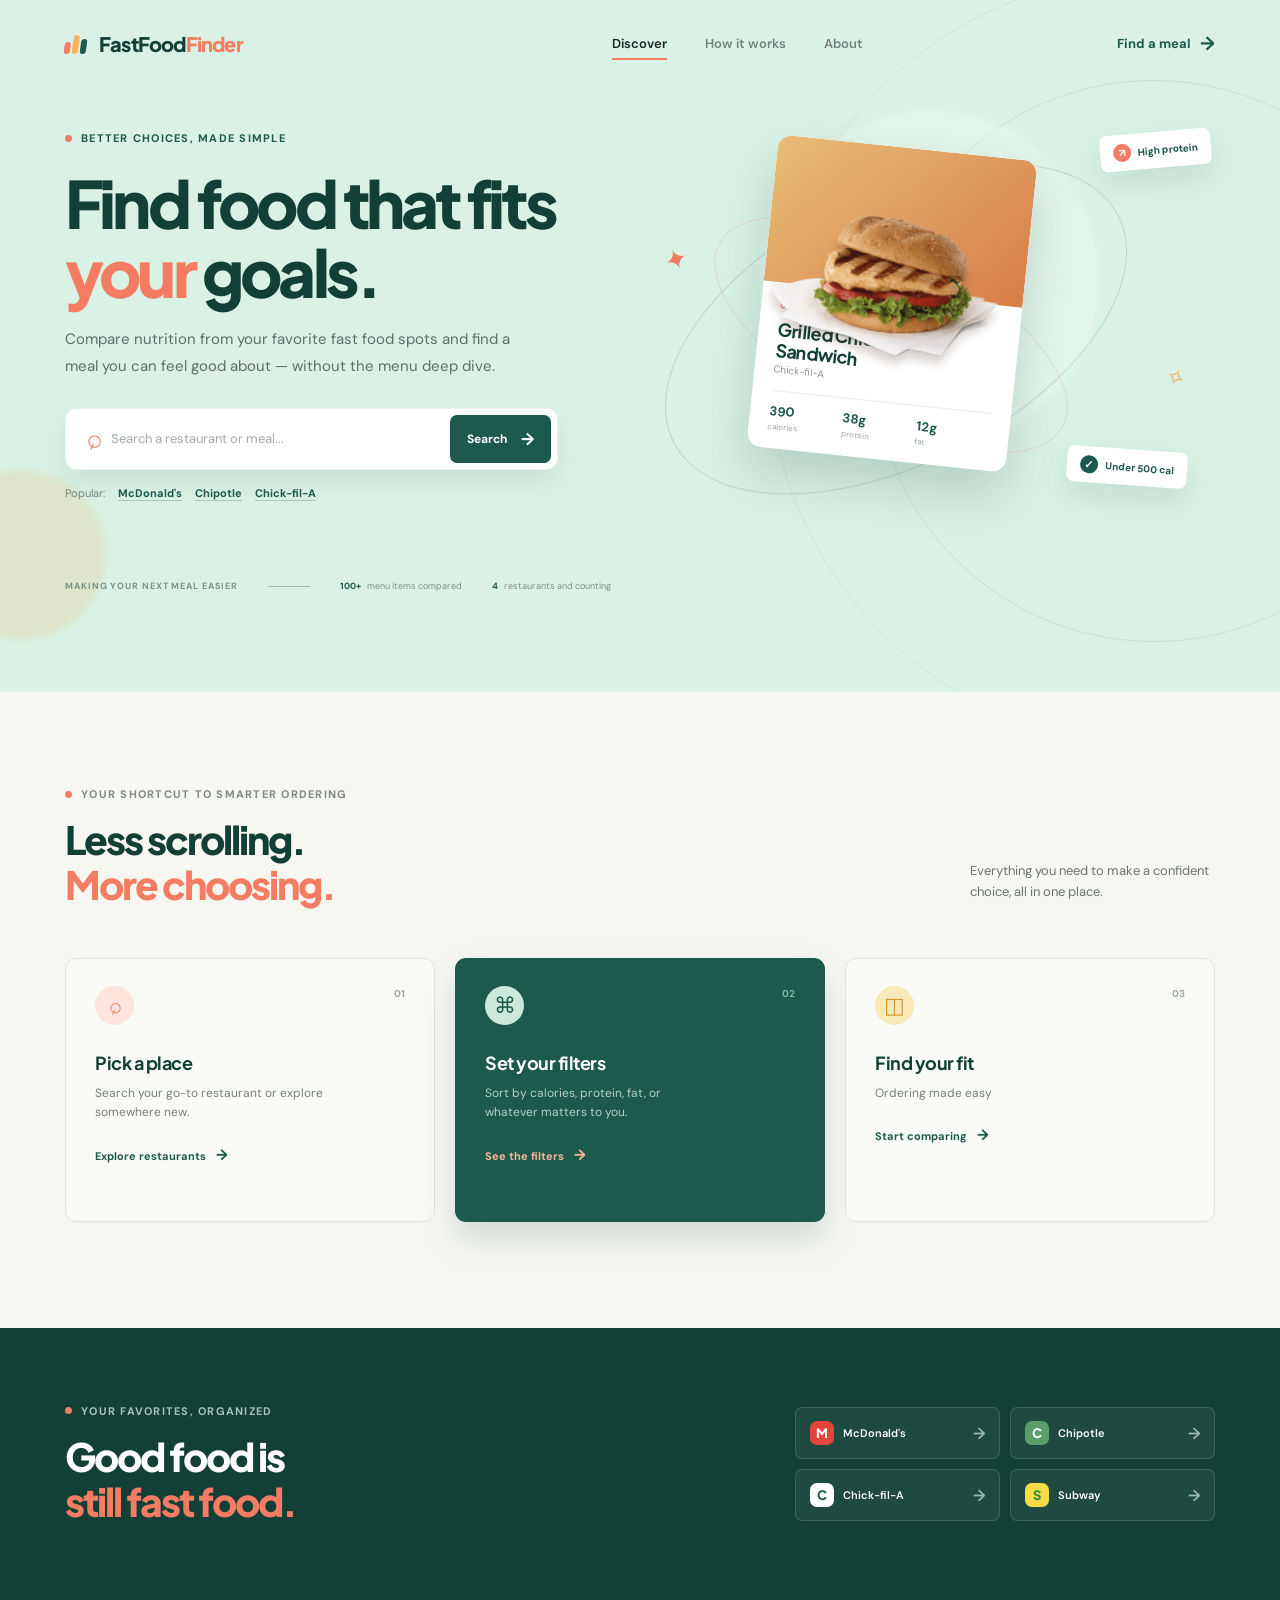
==== index.html @ 969144e8 "Use grilled chicken sandwich photo" ====
<!DOCTYPE html>
<html lang="en">
  <head>
    <meta charset="UTF-8" />
    <meta name="viewport" content="width=device-width, initial-scale=1.0" />
    <meta
      name="description"
      content="FastFoodFinder helps you discover fast food choices that fit your nutrition goals."
    />
    <title>FastFoodFinder | Eat fast, and healthy</title>
    <link rel="preconnect" href="https://fonts.googleapis.com" />
    <link rel="preconnect" href="https://fonts.gstatic.com" crossorigin />
    <link
      href="https://fonts.googleapis.com/css2?family=DM+Sans:wght@400;500;600;700&family=Plus+Jakarta+Sans:wght@600;700;800&display=swap"
      rel="stylesheet"
    />
    <link rel="stylesheet" href="styles.css" />
  </head>
  <body>
    <header class="site-header">
      <div class="container nav-wrap">
        <a class="brand" href="#" aria-label="FastFoodFinder home">
          <span class="brand-mark" aria-hidden="true">
            <span></span><span></span><span></span>
          </span>
          <span>FastFood<span class="brand-accent">Finder</span></span>
        </a>
        <nav class="main-nav" aria-label="Main navigation">
          <a class="active" href="#discover">Discover</a>
          <a href="#how-it-works">How it works</a>
          <a href="#about">About</a>
        </nav>
        <button class="nav-menu" aria-label="Open navigation menu" type="button">
          <span></span><span></span><span></span>
        </button>
        <a class="nav-action" href="#discover">Find a meal <span aria-hidden="true">→</span></a>
      </div>
    </header>

    <main>
      <section class="hero" id="discover">
        <div class="hero-glow hero-glow-one"></div>
        <div class="hero-glow hero-glow-two"></div>
        <div class="container hero-grid">
          <div class="hero-copy">
            <div class="eyebrow"><span class="eyebrow-dot"></span> Better choices, made simple</div>
            <h1>Find food that fits <em>your</em> goals.</h1>
            <p class="hero-text">
              Compare nutrition from your favorite fast food spots and find a meal you can feel good about — without the menu deep dive.
            </p>
            <form class="search-box" id="restaurant-search">
              <span class="search-icon" aria-hidden="true">⌕</span>
              <label class="sr-only" for="search-input">Search for a restaurant or meal</label>
              <input id="search-input" type="search" placeholder="Search a restaurant or meal..." autocomplete="off" />
              <button type="submit">Search <span aria-hidden="true">→</span></button>
            </form>
            <div class="quick-picks">
              <span>Popular:</span>
              <button type="button" data-search="McDonald's">McDonald's</button>
              <button type="button" data-search="Chipotle">Chipotle</button>
              <button type="button" data-search="Chick-fil-A">Chick-fil-A</button>
            </div>
          </div>
          <div class="hero-visual" aria-label="Nutrition comparison preview">
            <div class="orbit orbit-large"></div>
            <div class="orbit orbit-small"></div>
            <div class="meal-card meal-card-main">
              <div class="meal-photo taco-photo">
                <img src="grilled-chicken-sandwich.png" alt="Grilled chicken sandwich with lettuce and tomato" />
              </div>
              <div class="meal-card-content">
                <div class="card-kicker">OUR PICK <span>✦</span></div>
                <h3>Grilled Chicken<br />Sandwich</h3>
                <p>Chick-fil-A</p>
                <div class="nutrition-row">
                  <div><strong>390</strong><small>calories</small></div>
                  <div><strong>38g</strong><small>protein</small></div>
                  <div><strong>12g</strong><small>fat</small></div>
                </div>
              </div>
            </div>
            <div class="floating-tag tag-protein"><span>↗</span> High protein</div>
            <div class="floating-tag tag-calories"><span>✓</span> Under 500 cal</div>
            <div class="decorative-leaf leaf-one">✦</div>
            <div class="decorative-leaf leaf-two">✧</div>
          </div>
        </div>
        <div class="container trust-row">
          <span>MAKING YOUR NEXT MEAL EASIER</span>
          <div class="trust-line"></div>
          <span class="trust-stat"><strong>100+</strong> menu items compared</span>
          <span class="trust-stat"><strong>4</strong> restaurants and counting</span>
        </div>
      </section>

      <section class="feature-section" id="how-it-works">
        <div class="container">
          <div class="section-heading">
            <div>
              <div class="eyebrow muted"><span class="eyebrow-dot"></span> Your shortcut to smarter ordering</div>
              <h2>Less scrolling.<br /><span>More choosing.</span></h2>
            </div>
            <p>Everything you need to make a confident choice, all in one place.</p>
          </div>
          <div class="feature-grid">
            <article class="feature-card">
              <div class="feature-icon search-feature">⌕</div>
              <span class="feature-number">01</span>
              <h3>Pick a place</h3>
              <p>Search your go-to restaurant or explore somewhere new.</p>
              <a href="#discover">Explore restaurants <span>→</span></a>
            </article>
            <article class="feature-card featured">
              <div class="feature-icon filter-feature">⌘</div>
              <span class="feature-number">02</span>
              <h3>Set your filters</h3>
              <p>Sort by calories, protein, fat, or whatever matters to you.</p>
              <a href="#discover">See the filters <span>→</span></a>
            </article>
            <article class="feature-card">
              <div class="feature-icon compare-feature">◫</div>
              <span class="feature-number">03</span>
              <h3>Find your fit</h3>
              <p>Ordering made easy</p>
              <a href="#discover">Start comparing <span>→</span></a>
            </article>
          </div>
        </div>
      </section>

      <section class="restaurant-section" id="about">
        <div class="container restaurant-wrap">
          <div>
            <div class="eyebrow muted"><span class="eyebrow-dot"></span> Your favorites, organized</div>
            <h2>Good food is<br /><span>still fast food.</span></h2>
          </div>
          <div class="restaurant-list">
            <button class="restaurant-pill" data-search="McDonald's"><span class="restaurant-logo red-logo">M</span>McDonald's <span>→</span></button>
            <button class="restaurant-pill" data-search="Chipotle"><span class="restaurant-logo green-logo">C</span>Chipotle <span>→</span></button>
            <button class="restaurant-pill" data-search="Chick-fil-A"><span class="restaurant-logo white-logo">C</span>Chick-fil-A <span>→</span></button>
            <button class="restaurant-pill" data-search="Subway"><span class="restaurant-logo yellow-logo">S</span>Subway <span>→</span></button>
          </div>
        </div>
      </section>
    </main>

    <div class="toast" id="toast" role="status" aria-live="polite"></div>
    <script src="script.js"></script>
  </body>
</html>
---- styles.css ----
:root {
  --ink: #1b2524;
  --muted: #697371;
  --cream: #f7f7f2;
  --mint: #d9f2e5;
  --green: #1d5a4d;
  --green-dark: #123f36;
  --coral: #f47c62;
  --line: #dde5df;
  --white: #fff;
}

* { box-sizing: border-box; }
html { scroll-behavior: smooth; }
body { margin: 0; color: var(--ink); background: var(--cream); font-family: "DM Sans", sans-serif; }
button, input { font: inherit; }
button, a { -webkit-tap-highlight-color: transparent; }
a { color: inherit; text-decoration: none; }
.container { width: min(1150px, calc(100% - 64px)); margin: 0 auto; }
.site-header { position: absolute; z-index: 5; top: 0; left: 0; right: 0; }
.nav-wrap { display: flex; height: 86px; align-items: center; justify-content: space-between; }
.brand { display: flex; align-items: center; gap: 10px; color: var(--green-dark); font: 800 20px "Plus Jakarta Sans", sans-serif; letter-spacing: -.8px; }
.brand-accent { color: var(--coral); }
.brand-mark { display: flex; gap: 2px; align-items: flex-end; width: 24px; height: 22px; transform: skew(-8deg); }
.brand-mark span { display: block; width: 6px; border-radius: 5px; background: var(--coral); }
.brand-mark span:first-child { height: 12px; }
.brand-mark span:nth-child(2) { height: 19px; background: #f8b35c; }
.brand-mark span:last-child { height: 15px; background: var(--green); }
.main-nav { display: flex; gap: 38px; margin-left: 116px; font-size: 13px; font-weight: 600; color: #78817e; }
.main-nav a { position: relative; padding: 8px 0; }
.main-nav a.active, .main-nav a:hover { color: var(--ink); }
.main-nav a.active::after { position: absolute; left: 0; right: 0; bottom: 0; height: 2px; content: ""; background: var(--coral); }
.nav-action { display: flex; gap: 10px; align-items: center; color: var(--green); font-size: 13px; font-weight: 700; }
.nav-action span { font-size: 19px; transition: transform .2s; }
.nav-action:hover span, .restaurant-pill:hover span:last-child { transform: translateX(4px); }
.nav-menu { display: none; border: 0; background: none; }

.hero { position: relative; min-height: 692px; overflow: hidden; background: var(--mint); }
.hero::before { position: absolute; width: 560px; height: 560px; top: 80px; right: -155px; border: 1px solid rgba(29, 90, 77, .11); border-radius: 50%; content: ""; }
.hero::after { position: absolute; width: 770px; height: 770px; top: -26px; right: -260px; border: 1px solid rgba(29, 90, 77, .08); border-radius: 50%; content: ""; }
.hero-glow { position: absolute; border-radius: 50%; filter: blur(3px); pointer-events: none; }
.hero-glow-one { width: 340px; height: 340px; top: 110px; right: 180px; background: rgba(255,255,255,.25); }
.hero-glow-two { width: 170px; height: 170px; top: 470px; left: -64px; background: rgba(247, 172, 102, .18); }
.hero-grid { position: relative; z-index: 1; display: grid; min-height: 580px; grid-template-columns: 1fr 1fr; align-items: center; padding-top: 64px; }
.hero-copy { padding-bottom: 13px; }
.eyebrow { display: flex; align-items: center; gap: 9px; color: var(--green); font-size: 11px; font-weight: 700; letter-spacing: 1.25px; text-transform: uppercase; }
.eyebrow-dot { width: 7px; height: 7px; border-radius: 50%; background: var(--coral); }
h1, h2, h3, p { margin-top: 0; }
h1 { max-width: 550px; margin: 23px 0 21px; color: var(--green-dark); font: 800 clamp(46px, 5.1vw, 72px)/1.05 "Plus Jakarta Sans", sans-serif; letter-spacing: -3.8px; }
h1 em { color: var(--coral); font-style: normal; }
.hero-text { max-width: 445px; margin-bottom: 29px; color: #5e6f6a; font-size: 15px; line-height: 1.75; }
.search-box { display: flex; align-items: center; max-width: 493px; padding: 6px 6px 6px 19px; background: var(--white); border: 1px solid rgba(29, 90, 77, .08); border-radius: 11px; box-shadow: 0 12px 25px rgba(41, 81, 67, .09); }
.search-icon { color: var(--coral); font-size: 27px; line-height: 1; transform: rotate(-20deg); }
.search-box input { min-width: 0; flex: 1; padding: 13px 10px; border: 0; outline: 0; color: var(--ink); font-size: 13px; }
.search-box input::placeholder { color: #a0aaa6; }
.search-box button { display: flex; gap: 14px; align-items: center; padding: 13px 17px; border: 0; border-radius: 7px; color: white; background: var(--green); cursor: pointer; font-size: 12px; font-weight: 700; }
.search-box button span { font-size: 17px; transition: transform .2s; }
.search-box button:hover span { transform: translateX(3px); }
.quick-picks { display: flex; flex-wrap: wrap; gap: 13px; margin-top: 16px; align-items: center; color: #788782; font-size: 11px; }
.quick-picks button { padding: 0; border: 0; color: var(--green); background: none; cursor: pointer; font-size: 11px; font-weight: 700; text-decoration: underline; text-decoration-color: rgba(29,90,77,.28); text-underline-offset: 3px; }
.hero-visual { position: relative; height: 490px; }
.orbit { position: absolute; border: 1px solid rgba(29,90,77,.17); border-radius: 50%; transform: rotate(-27deg); }
.orbit-large { width: 500px; height: 270px; top: 117px; left: 6px; }
.orbit-small { width: 390px; height: 170px; top: 173px; left: 56px; border-color: rgba(244,124,98,.22); transform: rotate(28deg); }
.meal-card { position: absolute; overflow: hidden; background: white; border-radius: 14px; box-shadow: 0 25px 50px rgba(35, 75, 63, .2); }
.meal-card-main { top: 70px; left: 122px; width: 260px; transform: rotate(6deg); }
.meal-photo { display: grid; height: 147px; place-items: center; background: #de9e55; }
.taco-photo { background: linear-gradient(135deg, #e7bd78, #d87d47); }
.meal-photo img { width: 96%; height: 100%; object-fit: contain; filter: drop-shadow(0 9px 4px rgba(74,39,22,.2)); }
.meal-card-content { padding: 15px 19px 17px; }
.card-kicker { color: var(--coral); font-size: 8px; font-weight: 800; letter-spacing: 1.3px; }
.card-kicker span { margin-left: 3px; font-size: 11px; }
.meal-card h3 { margin: 8px 0 2px; color: var(--green-dark); font: 700 18px/1.15 "Plus Jakarta Sans", sans-serif; letter-spacing: -.7px; }
.meal-card p { margin-bottom: 15px; color: #89928f; font-size: 10px; }
.nutrition-row { display: grid; grid-template-columns: repeat(3, 1fr); border-top: 1px solid #e8eeea; padding-top: 11px; }
.nutrition-row div { display: flex; flex-direction: column; gap: 2px; }
.nutrition-row strong { color: var(--green); font-size: 13px; }
.nutrition-row small { color: #9da6a2; font-size: 8px; }
.floating-tag { position: absolute; display: flex; align-items: center; gap: 7px; padding: 9px 13px; border-radius: 7px; background: white; box-shadow: 0 12px 30px rgba(35,75,63,.13); color: var(--green); font-size: 10px; font-weight: 700; }
.floating-tag span { display: grid; width: 18px; height: 18px; place-items: center; border-radius: 50%; color: white; background: var(--coral); font-size: 11px; }
.tag-protein { top: 55px; right: 4px; transform: rotate(-5deg); }
.tag-calories { right: 28px; bottom: 82px; transform: rotate(4deg); }
.tag-calories span { background: var(--green); }
.decorative-leaf { position: absolute; color: var(--coral); font-size: 28px; }
.leaf-one { top: 164px; left: 25px; transform: rotate(-22deg); }
.leaf-two { right: 29px; top: 285px; color: #f8b35c; font-size: 24px; transform: rotate(24deg); }
.trust-row { position: relative; z-index: 1; display: flex; gap: 30px; align-items: center; color: #7a9189; font-size: 9px; font-weight: 700; letter-spacing: .9px; }
.trust-line { width: 42px; height: 1px; background: #a3bbb1; }
.trust-stat { display: flex; gap: 6px; align-items: center; color: #7a9189; font-weight: 400; letter-spacing: 0; }
.trust-stat strong { color: var(--green); font-weight: 700; }

.feature-section { padding: 95px 0 106px; background: var(--cream); }
.section-heading { display: flex; align-items: end; justify-content: space-between; margin-bottom: 50px; }
.eyebrow.muted { color: #7e8a86; }
h2 { margin: 17px 0 0; color: var(--green-dark); font: 800 39px/1.15 "Plus Jakarta Sans", sans-serif; letter-spacing: -2px; }
h2 span { color: var(--coral); }
.section-heading > p { max-width: 245px; margin-bottom: 5px; color: var(--muted); font-size: 13px; line-height: 1.65; }
.feature-grid { display: grid; grid-template-columns: repeat(3, 1fr); gap: 20px; }
.feature-card { position: relative; min-height: 264px; padding: 27px 29px; border: 1px solid var(--line); border-radius: 11px; background: rgba(255,255,255,.38); }
.feature-card.featured { border-color: transparent; background: var(--green); box-shadow: 0 17px 35px rgba(29,90,77,.18); }
.feature-icon { display: grid; width: 39px; height: 39px; place-items: center; margin-bottom: 26px; border-radius: 50%; font-size: 22px; }
.search-feature { color: var(--coral); background: #fde4dc; transform: rotate(-20deg); }
.filter-feature { color: var(--green); background: #cae9da; }
.compare-feature { color: #d69735; background: #f8e9b8; }
.feature-number { position: absolute; top: 28px; right: 29px; color: #9ba8a3; font-size: 10px; font-weight: 700; }
.featured .feature-number { color: #84b8a7; }
.feature-card h3 { margin: 0 0 10px; color: var(--green-dark); font: 700 18px "Plus Jakarta Sans", sans-serif; letter-spacing: -.5px; }
.featured h3 { color: white; }
.feature-card p { max-width: 230px; margin-bottom: 21px; color: #74817c; font-size: 12px; line-height: 1.65; }
.featured p { color: #b4d1c5; }
.feature-card a { color: var(--green); font-size: 11px; font-weight: 700; }
.featured a { color: #f8b798; }
.feature-card a span { margin-left: 7px; font-size: 15px; }

.restaurant-section { padding: 76px 0; color: white; background: var(--green-dark); }
.restaurant-wrap { display: flex; align-items: center; justify-content: space-between; }
.restaurant-section .eyebrow { color: #a8c3b8; }
.restaurant-section h2 { color: white; }
.restaurant-list { display: grid; width: 420px; grid-template-columns: 1fr 1fr; gap: 10px; }
.restaurant-pill { display: flex; gap: 9px; align-items: center; padding: 13px 14px; border: 1px solid rgba(255,255,255,.14); border-radius: 7px; color: white; background: rgba(255,255,255,.06); cursor: pointer; font-size: 11px; font-weight: 600; text-align: left; transition: background .2s, transform .2s; }
.restaurant-pill:hover { background: rgba(255,255,255,.14); transform: translateY(-2px); }
.restaurant-pill span:last-child { margin-left: auto; color: #9eb9ae; font-size: 16px; transition: transform .2s; }
.restaurant-logo { display: grid; width: 24px; height: 24px; place-items: center; border-radius: 7px; font: 800 13px "Plus Jakarta Sans", sans-serif; }
.red-logo { color: white; background: #e5443c; }
.green-logo { color: white; background: #5b9e6a; }
.white-logo { color: var(--green); background: white; }
.yellow-logo { color: #308d44; background: #f6dc47; }
.toast { position: fixed; z-index: 10; right: 20px; bottom: 20px; max-width: 300px; padding: 14px 18px; border-radius: 8px; color: white; background: var(--green-dark); box-shadow: 0 10px 28px rgba(0,0,0,.2); font-size: 12px; opacity: 0; pointer-events: none; transform: translateY(15px); transition: opacity .25s, transform .25s; }
.toast.show { opacity: 1; transform: translateY(0); }
.sr-only { position: absolute; width: 1px; height: 1px; padding: 0; overflow: hidden; clip: rect(0,0,0,0); white-space: nowrap; border: 0; }

@media (max-width: 800px) {
  .container { width: min(100% - 40px, 560px); }
  .main-nav, .nav-action { display: none; }
  .nav-menu { display: flex; flex-direction: column; gap: 4px; padding: 8px 0 8px 8px; }
  .nav-menu span { width: 21px; height: 2px; background: var(--green-dark); }
  .hero { min-height: auto; }
  .hero-grid { display: block; padding-top: 145px; }
  h1 { font-size: clamp(42px, 12vw, 64px); letter-spacing: -2.6px; }
  .hero-visual { height: 425px; margin-top: 18px; }
  .meal-card-main { left: calc(50% - 130px); }
  .orbit-large { left: calc(50% - 250px); }
  .orbit-small { left: calc(50% - 195px); }
  .tag-protein { right: 0; }
  .tag-calories { right: 2px; }
  .trust-row { flex-wrap: wrap; gap: 14px 20px; padding-bottom: 35px; }
  .trust-line { display: none; }
  .section-heading, .restaurant-wrap { display: block; }
  .section-heading > p { margin-top: 20px; }
  .feature-grid { grid-template-columns: 1fr; }
  .feature-card { min-height: 220px; }
  .restaurant-list { width: 100%; margin-top: 35px; }
}
@media (max-width: 460px) {
  .container { width: calc(100% - 32px); }
  .brand { font-size: 17px; }
  .hero-grid { padding-top: 128px; }
  .search-box { padding-left: 12px; }
  .search-box button { padding: 12px 12px; }
  .quick-picks { gap: 9px; }
  .hero-visual { height: 360px; transform: scale(.86); transform-origin: top center; margin-bottom: -45px; }
  .trust-row { font-size: 8px; }
  .trust-stat { width: 100%; }
  .feature-section { padding: 70px 0 80px; }
  h2 { font-size: 33px; }
  .restaurant-section { padding: 60px 0; }
  .restaurant-list { grid-template-columns: 1fr; }
}
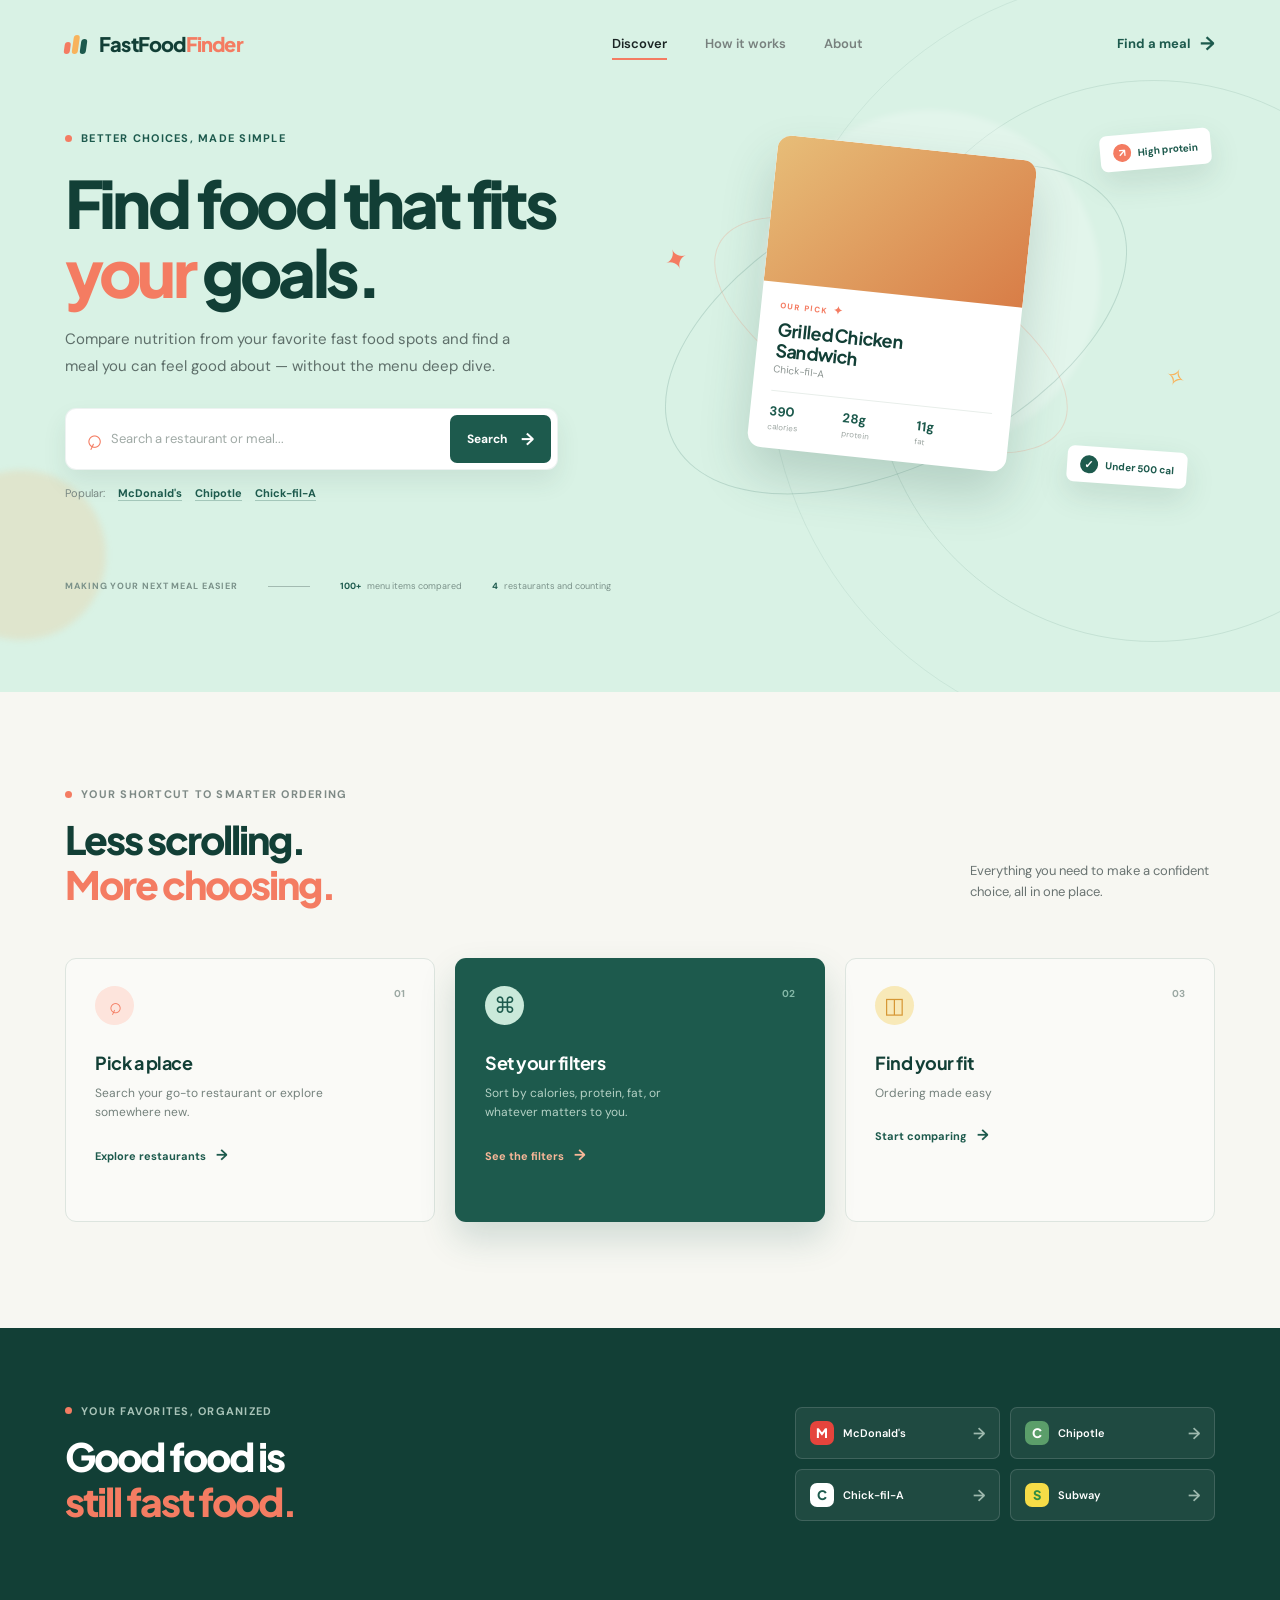
==== commit 7c145ac7: "Edited UI of home page, while properly editing nutritional info." ====
--- a/index.html
+++ b/index.html
@@ -66,7 +66,7 @@
             <div class="orbit orbit-small"></div>
             <div class="meal-card meal-card-main">
               <div class="meal-photo taco-photo">
-                <img src="grilled-chicken-sandwich.png" alt="Grilled chicken sandwich with lettuce and tomato" />
+                <img src="assets/grilled-chicken-sandwich.png" alt="Grilled chicken sandwich with lettuce and tomato" />
               </div>
               <div class="meal-card-content">
                 <div class="card-kicker">OUR PICK <span>✦</span></div>
@@ -74,8 +74,8 @@
                 <p>Chick-fil-A</p>
                 <div class="nutrition-row">
                   <div><strong>390</strong><small>calories</small></div>
-                  <div><strong>38g</strong><small>protein</small></div>
-                  <div><strong>12g</strong><small>fat</small></div>
+                  <div><strong>28g</strong><small>protein</small></div>
+                  <div><strong>11g</strong><small>fat</small></div>
                 </div>
               </div>
             </div>
--- a/styles.css
+++ b/styles.css
@@ -66,7 +66,7 @@
 .meal-card-main { top: 70px; left: 122px; width: 260px; transform: rotate(6deg); }
 .meal-photo { display: grid; height: 147px; place-items: center; background: #de9e55; }
 .taco-photo { background: linear-gradient(135deg, #e7bd78, #d87d47); }
-.meal-photo img { width: 96%; height: 100%; object-fit: contain; filter: drop-shadow(0 9px 4px rgba(74,39,22,.2)); }
+.meal-photo img { width: 96%; height: 100%; object-fit: contain; filter: drop-shadow(0 9px 4px rgba(74,39,22,.2));transform: translate(5px, -67px); }
 .meal-card-content { padding: 15px 19px 17px; }
 .card-kicker { color: var(--coral); font-size: 8px; font-weight: 800; letter-spacing: 1.3px; }
 .card-kicker span { margin-left: 3px; font-size: 11px; }
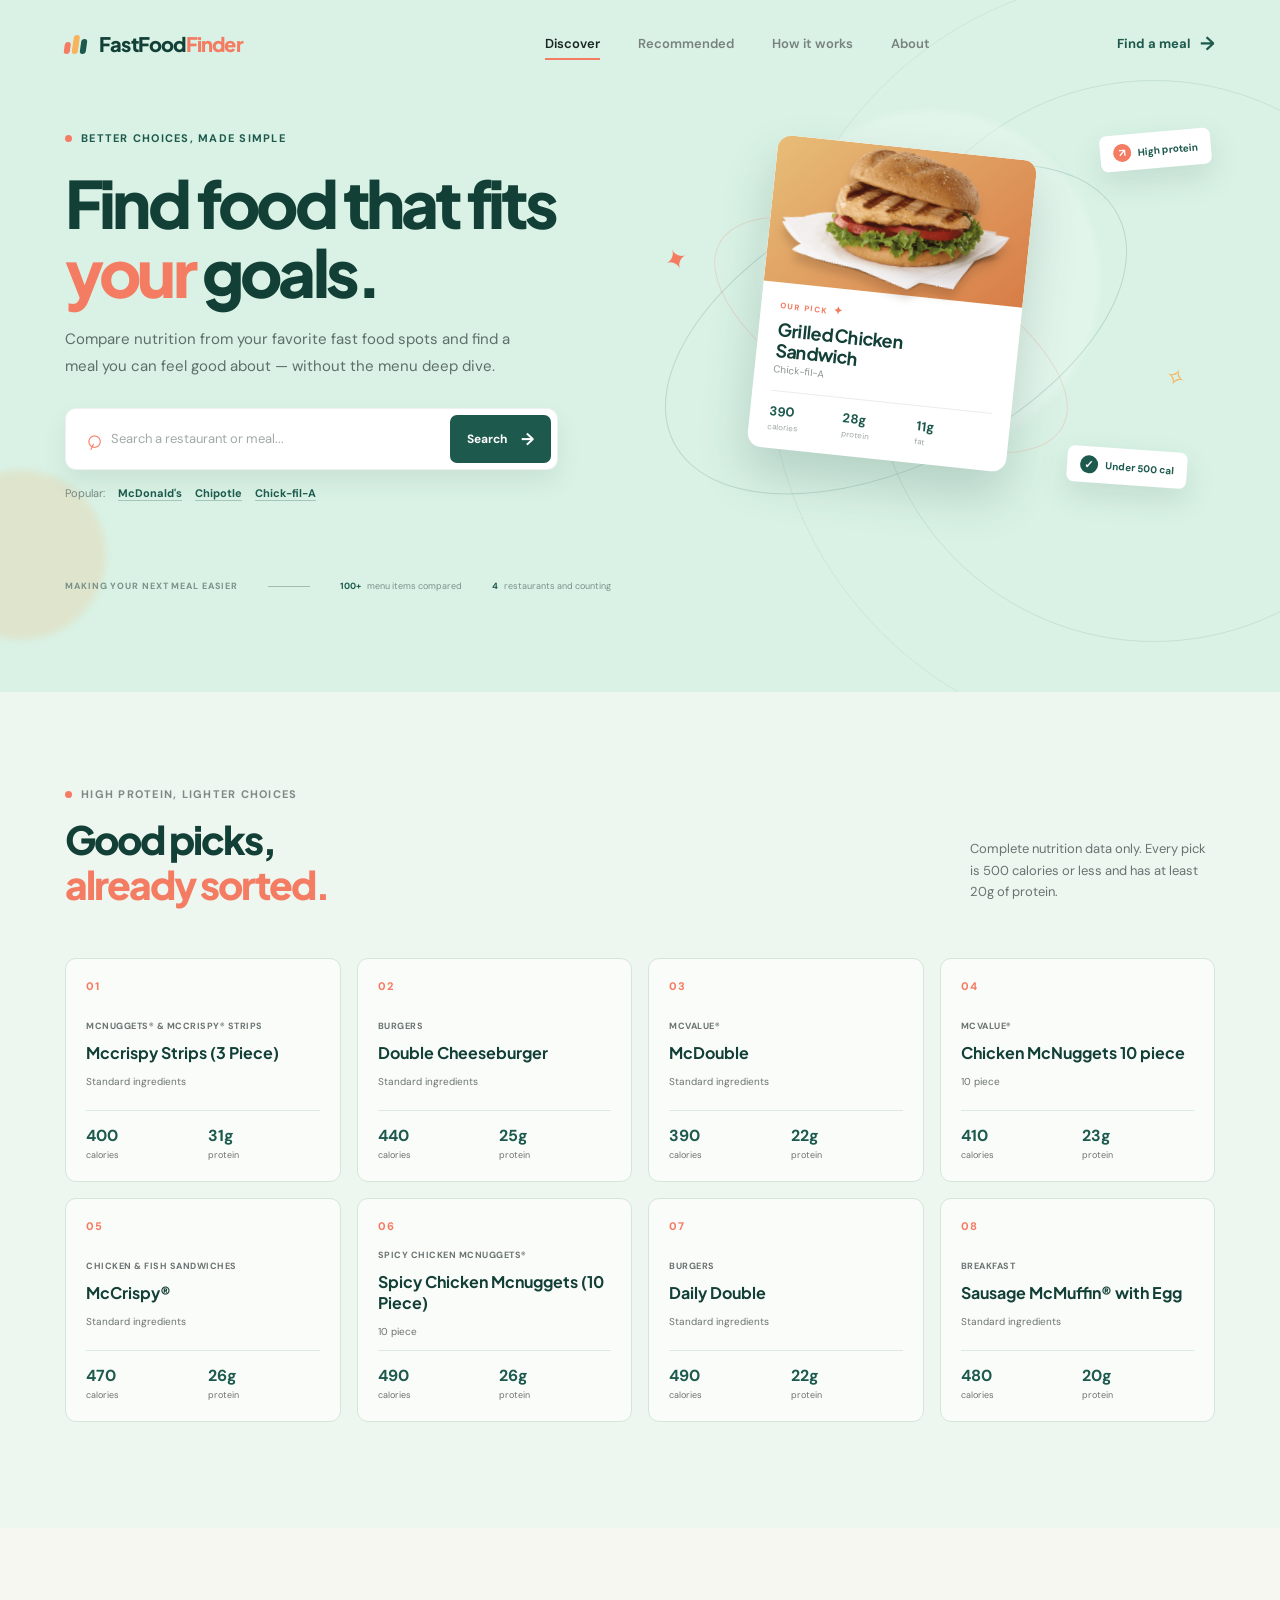
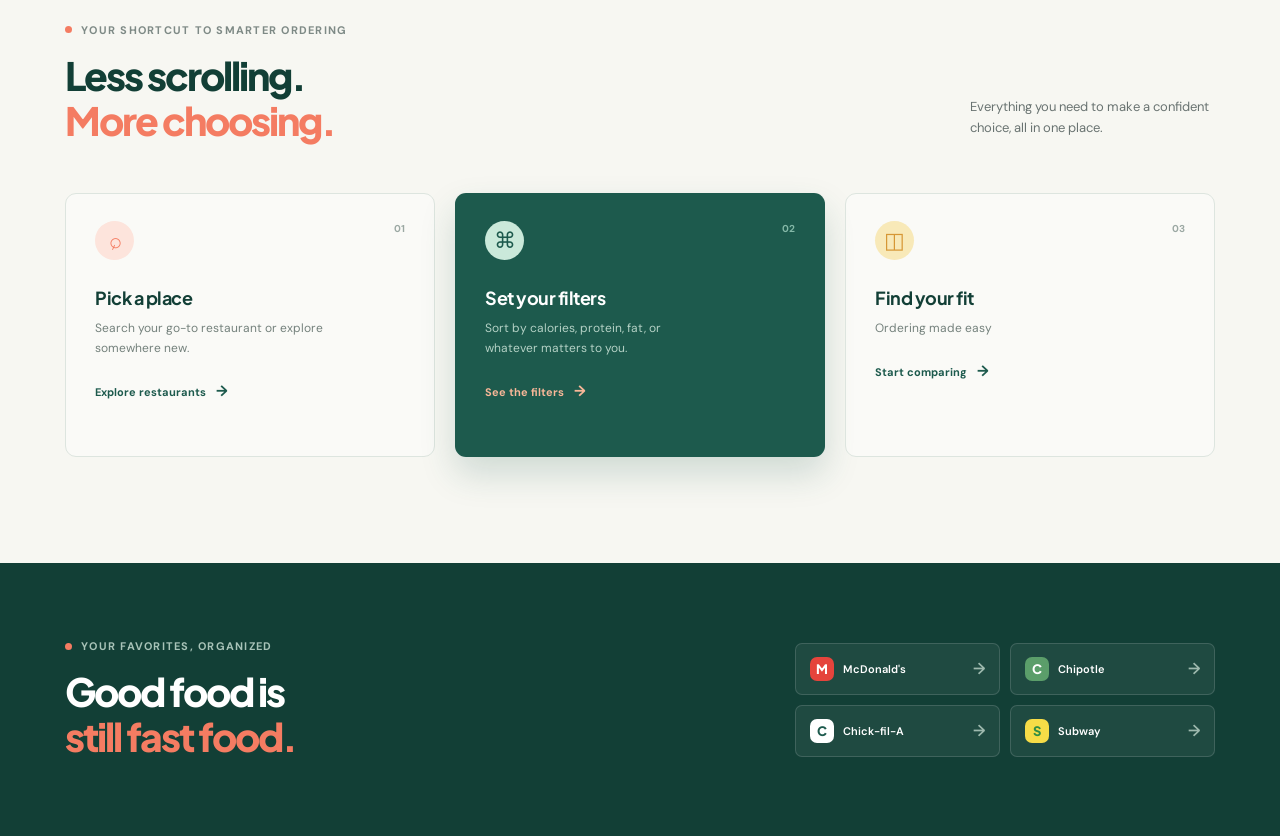
==== commit f9f3252f: "Remove meal bundles and add recommendations Filter out entries without complete nutrition data and a" ====
--- a/index.html
+++ b/index.html
@@ -27,6 +27,7 @@
         </a>
         <nav class="main-nav" aria-label="Main navigation">
           <a class="active" href="#discover">Discover</a>
+          <a href="#recommended">Recommended</a>
           <a href="#how-it-works">How it works</a>
           <a href="#about">About</a>
         </nav>
@@ -66,7 +67,7 @@
             <div class="orbit orbit-small"></div>
             <div class="meal-card meal-card-main">
               <div class="meal-photo taco-photo">
-                <img src="assets/grilled-chicken-sandwich.png" alt="Grilled chicken sandwich with lettuce and tomato" />
+                <img src="images/grilled-chicken-sandwich.png" alt="Grilled chicken sandwich with lettuce and tomato" />
               </div>
               <div class="meal-card-content">
                 <div class="card-kicker">OUR PICK <span>✦</span></div>
@@ -90,6 +91,50 @@
           <div class="trust-line"></div>
           <span class="trust-stat"><strong>100+</strong> menu items compared</span>
           <span class="trust-stat"><strong>4</strong> restaurants and counting</span>
+        </div>
+      </section>
+
+      <section class="recommendations-section" id="recommended">
+        <div class="container">
+          <div class="section-heading">
+            <div>
+              <div class="eyebrow muted"><span class="eyebrow-dot"></span> High protein, lighter choices</div>
+              <h2>Good picks,<br /><span>already sorted.</span></h2>
+            </div>
+            <p>Complete nutrition data only. Every pick is 500 calories or less and has at least 20g of protein.</p>
+          </div>
+          <div class="recommendations-grid" id="recommendations-grid"></div>
+        </div>
+      </section>
+
+      <section class="results-section" id="results" hidden>
+        <div class="container">
+          <div class="results-header">
+            <div>
+              <button class="back-link" id="back-to-home" type="button">← Back to home</button>
+              <div class="eyebrow muted"><span class="eyebrow-dot"></span> McDonald's nutrition</div>
+              <h2>Choose your fit.</h2>
+              <p id="results-summary">All menu options, sorted by calories.</p>
+            </div>
+            <label class="sort-control" for="sort-by">Sort by
+              <select id="sort-by">
+                <option value="calories">Calories: low to high</option>
+                <option value="proteinGrams">Protein: high to low</option>
+                <option value="carbsGrams">Carbs: low to high</option>
+                <option value="fatGrams">Fat: low to high</option>
+              </select>
+            </label>
+          </div>
+          <form class="filter-panel" id="nutrition-filters">
+            <strong>Filter options</strong>
+            <label>Minimum protein (g)<input name="proteinGrams" type="number" min="0" step="1" placeholder="15" /></label>
+            <label>Maximum calories<input name="calories" type="number" min="0" step="10" placeholder="500" /></label>
+            <label>Maximum carbs (g)<input name="carbsGrams" type="number" min="0" step="1" /></label>
+            <label>Maximum fat (g)<input name="fatGrams" type="number" min="0" step="1" /></label>
+            <button class="filter-submit" id="apply-filters" type="button">Apply filters</button>
+            <button class="filter-clear" id="clear-filters" type="button">Clear</button>
+          </form>
+          <div class="results-grid" id="results-grid"></div>
         </div>
       </section>
 
@@ -145,6 +190,7 @@
     </main>
 
     <div class="toast" id="toast" role="status" aria-live="polite"></div>
+    <script src="mcdonalds.js"></script>
     <script src="script.js"></script>
   </body>
 </html>
--- a/styles.css
+++ b/styles.css
@@ -90,12 +90,23 @@
 .trust-stat strong { color: var(--green); font-weight: 700; }
 
 .feature-section { padding: 95px 0 106px; background: var(--cream); }
+.recommendations-section { padding: 95px 0 106px; background: #edf6ef; }
 .section-heading { display: flex; align-items: end; justify-content: space-between; margin-bottom: 50px; }
 .eyebrow.muted { color: #7e8a86; }
 h2 { margin: 17px 0 0; color: var(--green-dark); font: 800 39px/1.15 "Plus Jakarta Sans", sans-serif; letter-spacing: -2px; }
 h2 span { color: var(--coral); }
 .section-heading > p { max-width: 245px; margin-bottom: 5px; color: var(--muted); font-size: 13px; line-height: 1.65; }
 .feature-grid { display: grid; grid-template-columns: repeat(3, 1fr); gap: 20px; }
+.recommendations-grid { display: grid; grid-template-columns: repeat(4, 1fr); gap: 16px; }
+.recommendation-card { display: flex; min-height: 224px; flex-direction: column; justify-content: space-between; padding: 20px; border: 1px solid #d5e6d9; border-radius: 11px; background: rgba(255,255,255,.72); }
+.recommendation-rank { color: var(--coral); font-size: 11px; font-weight: 800; letter-spacing: 1px; }
+.recommendation-category { color: var(--muted); font-size: 9px; font-weight: 700; letter-spacing: .5px; text-transform: uppercase; }
+.recommendation-card h3 { margin: 9px 0 5px; color: var(--green-dark); font: 700 16px/1.3 "Plus Jakarta Sans", sans-serif; }
+.recommendation-serving { color: var(--muted); font-size: 10px; }
+.recommendation-macros { display: grid; grid-template-columns: 1fr 1fr; gap: 10px; padding-top: 14px; border-top: 1px solid #dcebe0; }
+.recommendation-macros div { display: flex; flex-direction: column; gap: 3px; }
+.recommendation-macros strong { color: var(--green); font-size: 16px; }
+.recommendation-macros small { color: var(--muted); font-size: 9px; }
 .feature-card { position: relative; min-height: 264px; padding: 27px 29px; border: 1px solid var(--line); border-radius: 11px; background: rgba(255,255,255,.38); }
 .feature-card.featured { border-color: transparent; background: var(--green); box-shadow: 0 17px 35px rgba(29,90,77,.18); }
 .feature-icon { display: grid; width: 39px; height: 39px; place-items: center; margin-bottom: 26px; border-radius: 50%; font-size: 22px; }
@@ -113,6 +124,28 @@
 .feature-card a span { margin-left: 7px; font-size: 15px; }
 
 .restaurant-section { padding: 76px 0; color: white; background: var(--green-dark); }
+.results-section { min-height: 100vh; padding: 120px 0 90px; background: var(--cream); }
+.results-header { display: flex; align-items: end; justify-content: space-between; gap: 28px; margin-bottom: 34px; }
+.results-header h2 { margin-top: 14px; }
+.results-header p { margin: 10px 0 0; color: var(--muted); font-size: 14px; }
+.back-link { padding: 0; border: 0; color: var(--green); background: transparent; cursor: pointer; font-size: 12px; font-weight: 700; }
+.sort-control, .filter-panel label { display: flex; flex-direction: column; gap: 7px; color: var(--muted); font-size: 11px; font-weight: 700; }
+.sort-control select, .filter-panel input { padding: 11px 12px; border: 1px solid var(--line); border-radius: 8px; color: var(--ink); background: white; font-size: 12px; }
+.filter-panel { display: flex; flex-wrap: wrap; align-items: end; gap: 14px; margin-bottom: 30px; padding: 20px; border: 1px solid var(--line); border-radius: 13px; background: white; }
+.filter-panel > strong { width: 100%; color: var(--green-dark); font: 700 16px "Plus Jakarta Sans", sans-serif; }
+.filter-submit, .filter-clear { padding: 11px 15px; border: 0; border-radius: 8px; cursor: pointer; font-size: 12px; font-weight: 700; }
+.filter-submit { color: white; background: var(--green); }
+.filter-clear { color: var(--green); background: var(--mint); }
+.results-grid { display: grid; grid-template-columns: repeat(3, 1fr); gap: 16px; }
+.result-card { padding: 19px; border: 1px solid var(--line); border-radius: 13px; background: white; box-shadow: 0 8px 20px rgba(35,75,63,.05); }
+.result-card-heading { display: flex; align-items: start; justify-content: space-between; gap: 12px; min-height: 58px; }
+.result-card h3 { margin: 0; color: var(--green-dark); font: 700 15px/1.3 "Plus Jakarta Sans", sans-serif; }
+.result-card-heading span { flex: 0 0 auto; color: var(--muted); font-size: 10px; text-align: right; }
+.result-macros { display: grid; grid-template-columns: repeat(4, 1fr); gap: 8px; padding-top: 13px; border-top: 1px solid var(--line); }
+.result-macros div { display: flex; flex-direction: column; gap: 3px; }
+.result-macros strong { color: var(--green); font-size: 14px; }
+.result-macros small { color: var(--muted); font-size: 9px; }
+.nutrition-unavailable { padding-top: 13px; border-top: 1px solid var(--line); color: var(--muted); font-size: 11px; }
 .restaurant-wrap { display: flex; align-items: center; justify-content: space-between; }
 .restaurant-section .eyebrow { color: #a8c3b8; }
 .restaurant-section h2 { color: white; }
@@ -148,8 +181,12 @@
   .section-heading, .restaurant-wrap { display: block; }
   .section-heading > p { margin-top: 20px; }
   .feature-grid { grid-template-columns: 1fr; }
+  .recommendations-grid { grid-template-columns: repeat(2, 1fr); }
   .feature-card { min-height: 220px; }
   .restaurant-list { width: 100%; margin-top: 35px; }
+  .results-header { display: block; }
+  .sort-control { margin-top: 24px; }
+  .results-grid { grid-template-columns: 1fr; }
 }
 @media (max-width: 460px) {
   .container { width: calc(100% - 32px); }
@@ -165,4 +202,8 @@
   h2 { font-size: 33px; }
   .restaurant-section { padding: 60px 0; }
   .restaurant-list { grid-template-columns: 1fr; }
+  .recommendations-grid { grid-template-columns: 1fr; }
+  .results-section { padding-top: 105px; }
+  .filter-panel label { width: 100%; }
+  .filter-submit, .filter-clear { flex: 1; }
 }
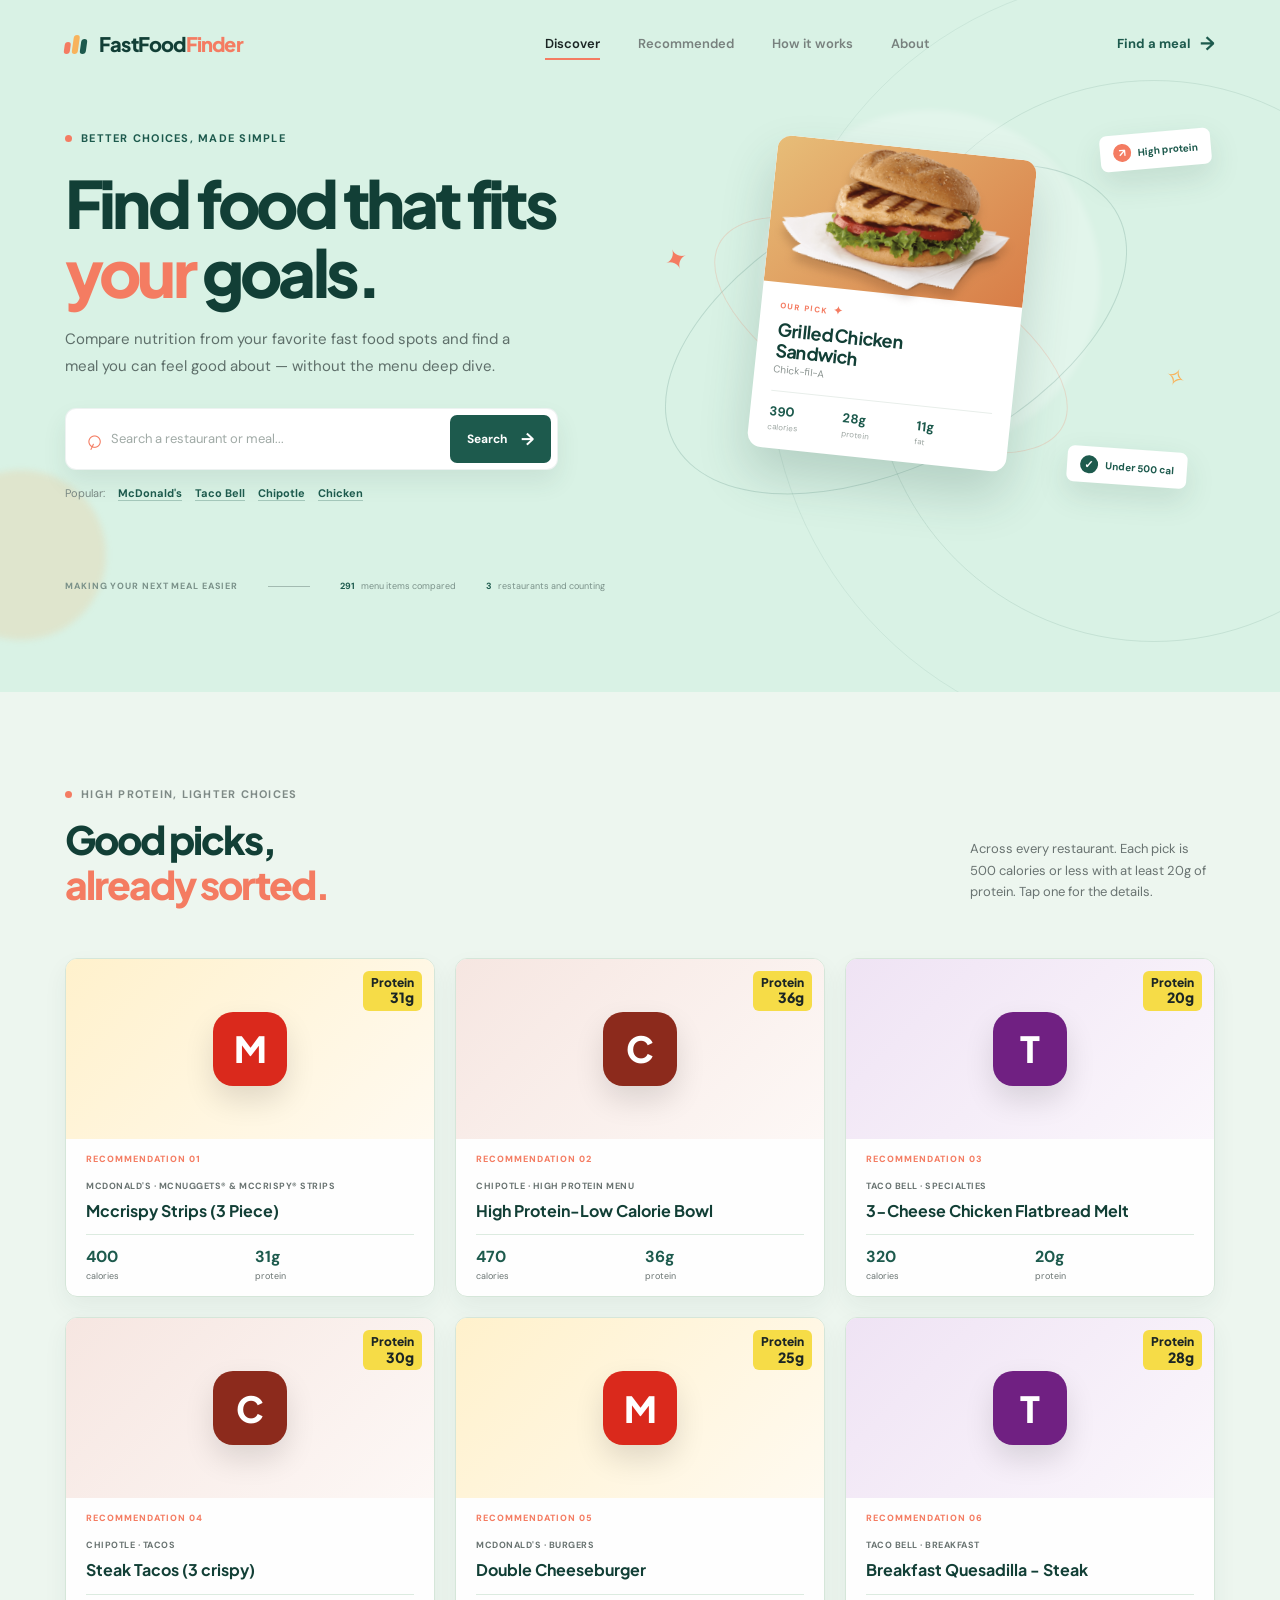
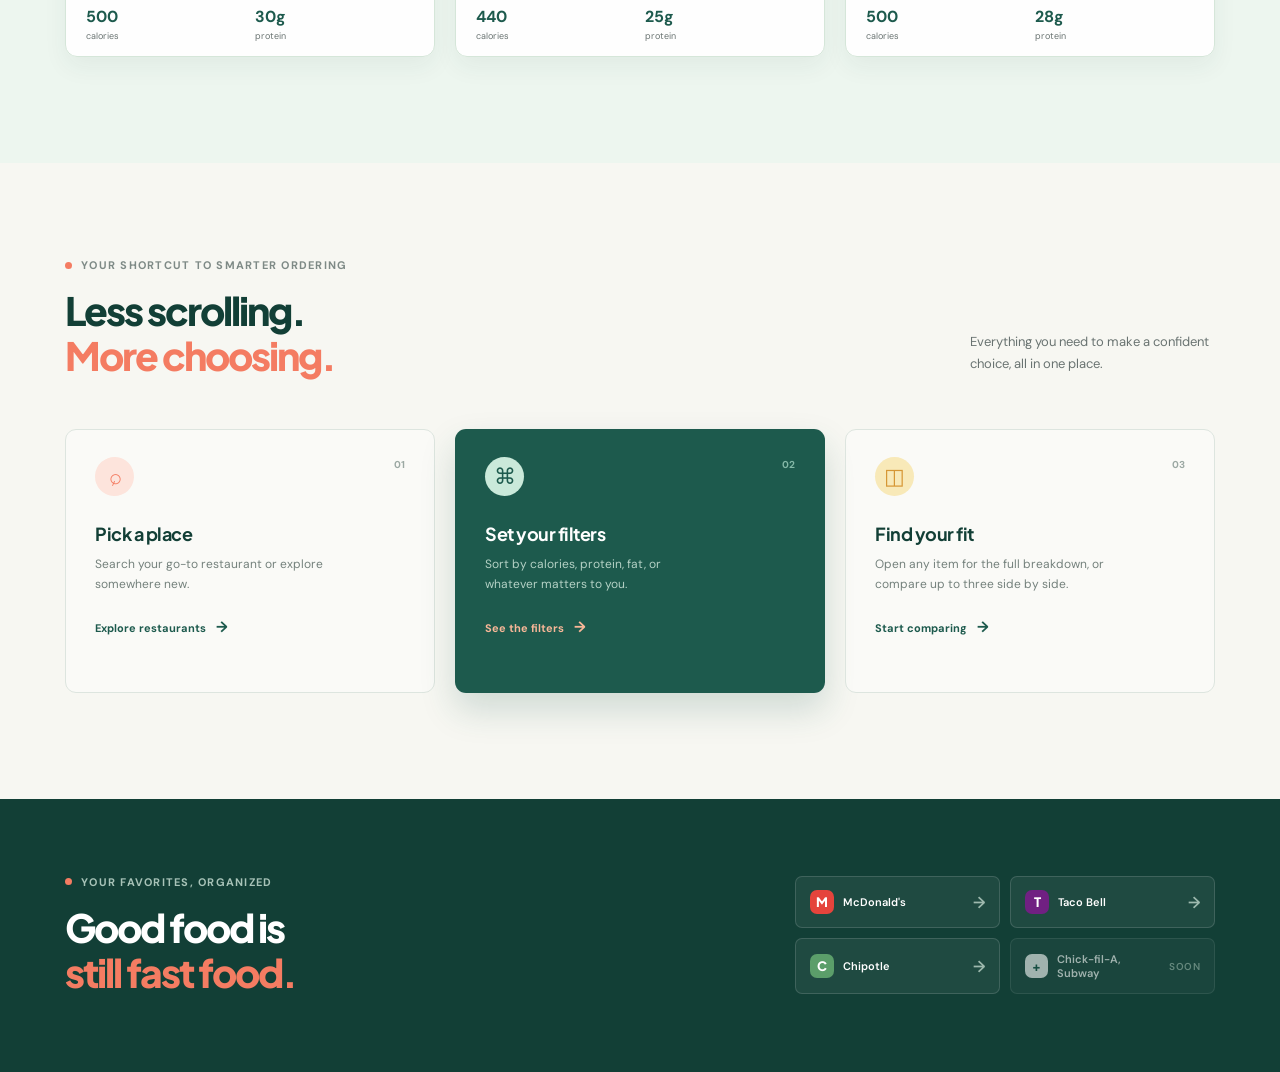
==== commit fa010eff: "Add Taco Bell and Chipotle data, redesigned results, live filters and compare - Add Taco Bell and Ch" ====
--- a/index.html
+++ b/index.html
@@ -1,196 +1,245 @@
-<!DOCTYPE html>
-<html lang="en">
-  <head>
-    <meta charset="UTF-8" />
-    <meta name="viewport" content="width=device-width, initial-scale=1.0" />
-    <meta
-      name="description"
-      content="FastFoodFinder helps you discover fast food choices that fit your nutrition goals."
-    />
-    <title>FastFoodFinder | Eat fast, and healthy</title>
-    <link rel="preconnect" href="https://fonts.googleapis.com" />
-    <link rel="preconnect" href="https://fonts.gstatic.com" crossorigin />
-    <link
-      href="https://fonts.googleapis.com/css2?family=DM+Sans:wght@400;500;600;700&family=Plus+Jakarta+Sans:wght@600;700;800&display=swap"
-      rel="stylesheet"
-    />
-    <link rel="stylesheet" href="styles.css" />
-  </head>
-  <body>
-    <header class="site-header">
-      <div class="container nav-wrap">
-        <a class="brand" href="#" aria-label="FastFoodFinder home">
-          <span class="brand-mark" aria-hidden="true">
-            <span></span><span></span><span></span>
-          </span>
-          <span>FastFood<span class="brand-accent">Finder</span></span>
-        </a>
-        <nav class="main-nav" aria-label="Main navigation">
-          <a class="active" href="#discover">Discover</a>
-          <a href="#recommended">Recommended</a>
-          <a href="#how-it-works">How it works</a>
-          <a href="#about">About</a>
-        </nav>
-        <button class="nav-menu" aria-label="Open navigation menu" type="button">
-          <span></span><span></span><span></span>
-        </button>
-        <a class="nav-action" href="#discover">Find a meal <span aria-hidden="true">→</span></a>
-      </div>
-    </header>
-
-    <main>
-      <section class="hero" id="discover">
-        <div class="hero-glow hero-glow-one"></div>
-        <div class="hero-glow hero-glow-two"></div>
-        <div class="container hero-grid">
-          <div class="hero-copy">
-            <div class="eyebrow"><span class="eyebrow-dot"></span> Better choices, made simple</div>
-            <h1>Find food that fits <em>your</em> goals.</h1>
-            <p class="hero-text">
-              Compare nutrition from your favorite fast food spots and find a meal you can feel good about — without the menu deep dive.
-            </p>
-            <form class="search-box" id="restaurant-search">
-              <span class="search-icon" aria-hidden="true">⌕</span>
-              <label class="sr-only" for="search-input">Search for a restaurant or meal</label>
-              <input id="search-input" type="search" placeholder="Search a restaurant or meal..." autocomplete="off" />
-              <button type="submit">Search <span aria-hidden="true">→</span></button>
-            </form>
-            <div class="quick-picks">
-              <span>Popular:</span>
-              <button type="button" data-search="McDonald's">McDonald's</button>
-              <button type="button" data-search="Chipotle">Chipotle</button>
-              <button type="button" data-search="Chick-fil-A">Chick-fil-A</button>
-            </div>
-          </div>
-          <div class="hero-visual" aria-label="Nutrition comparison preview">
-            <div class="orbit orbit-large"></div>
-            <div class="orbit orbit-small"></div>
-            <div class="meal-card meal-card-main">
-              <div class="meal-photo taco-photo">
-                <img src="images/grilled-chicken-sandwich.png" alt="Grilled chicken sandwich with lettuce and tomato" />
-              </div>
-              <div class="meal-card-content">
-                <div class="card-kicker">OUR PICK <span>✦</span></div>
-                <h3>Grilled Chicken<br />Sandwich</h3>
-                <p>Chick-fil-A</p>
-                <div class="nutrition-row">
-                  <div><strong>390</strong><small>calories</small></div>
-                  <div><strong>28g</strong><small>protein</small></div>
-                  <div><strong>11g</strong><small>fat</small></div>
-                </div>
-              </div>
-            </div>
-            <div class="floating-tag tag-protein"><span>↗</span> High protein</div>
-            <div class="floating-tag tag-calories"><span>✓</span> Under 500 cal</div>
-            <div class="decorative-leaf leaf-one">✦</div>
-            <div class="decorative-leaf leaf-two">✧</div>
-          </div>
-        </div>
-        <div class="container trust-row">
-          <span>MAKING YOUR NEXT MEAL EASIER</span>
-          <div class="trust-line"></div>
-          <span class="trust-stat"><strong>100+</strong> menu items compared</span>
-          <span class="trust-stat"><strong>4</strong> restaurants and counting</span>
-        </div>
-      </section>
-
-      <section class="recommendations-section" id="recommended">
-        <div class="container">
-          <div class="section-heading">
-            <div>
-              <div class="eyebrow muted"><span class="eyebrow-dot"></span> High protein, lighter choices</div>
-              <h2>Good picks,<br /><span>already sorted.</span></h2>
-            </div>
-            <p>Complete nutrition data only. Every pick is 500 calories or less and has at least 20g of protein.</p>
-          </div>
-          <div class="recommendations-grid" id="recommendations-grid"></div>
-        </div>
-      </section>
-
-      <section class="results-section" id="results" hidden>
-        <div class="container">
-          <div class="results-header">
-            <div>
-              <button class="back-link" id="back-to-home" type="button">← Back to home</button>
-              <div class="eyebrow muted"><span class="eyebrow-dot"></span> McDonald's nutrition</div>
-              <h2>Choose your fit.</h2>
-              <p id="results-summary">All menu options, sorted by calories.</p>
-            </div>
-            <label class="sort-control" for="sort-by">Sort by
-              <select id="sort-by">
-                <option value="calories">Calories: low to high</option>
-                <option value="proteinGrams">Protein: high to low</option>
-                <option value="carbsGrams">Carbs: low to high</option>
-                <option value="fatGrams">Fat: low to high</option>
-              </select>
-            </label>
-          </div>
-          <form class="filter-panel" id="nutrition-filters">
-            <strong>Filter options</strong>
-            <label>Minimum protein (g)<input name="proteinGrams" type="number" min="0" step="1" placeholder="15" /></label>
-            <label>Maximum calories<input name="calories" type="number" min="0" step="10" placeholder="500" /></label>
-            <label>Maximum carbs (g)<input name="carbsGrams" type="number" min="0" step="1" /></label>
-            <label>Maximum fat (g)<input name="fatGrams" type="number" min="0" step="1" /></label>
-            <button class="filter-submit" id="apply-filters" type="button">Apply filters</button>
-            <button class="filter-clear" id="clear-filters" type="button">Clear</button>
-          </form>
-          <div class="results-grid" id="results-grid"></div>
-        </div>
-      </section>
-
-      <section class="feature-section" id="how-it-works">
-        <div class="container">
-          <div class="section-heading">
-            <div>
-              <div class="eyebrow muted"><span class="eyebrow-dot"></span> Your shortcut to smarter ordering</div>
-              <h2>Less scrolling.<br /><span>More choosing.</span></h2>
-            </div>
-            <p>Everything you need to make a confident choice, all in one place.</p>
-          </div>
-          <div class="feature-grid">
-            <article class="feature-card">
-              <div class="feature-icon search-feature">⌕</div>
-              <span class="feature-number">01</span>
-              <h3>Pick a place</h3>
-              <p>Search your go-to restaurant or explore somewhere new.</p>
-              <a href="#discover">Explore restaurants <span>→</span></a>
-            </article>
-            <article class="feature-card featured">
-              <div class="feature-icon filter-feature">⌘</div>
-              <span class="feature-number">02</span>
-              <h3>Set your filters</h3>
-              <p>Sort by calories, protein, fat, or whatever matters to you.</p>
-              <a href="#discover">See the filters <span>→</span></a>
-            </article>
-            <article class="feature-card">
-              <div class="feature-icon compare-feature">◫</div>
-              <span class="feature-number">03</span>
-              <h3>Find your fit</h3>
-              <p>Ordering made easy</p>
-              <a href="#discover">Start comparing <span>→</span></a>
-            </article>
-          </div>
-        </div>
-      </section>
-
-      <section class="restaurant-section" id="about">
-        <div class="container restaurant-wrap">
-          <div>
-            <div class="eyebrow muted"><span class="eyebrow-dot"></span> Your favorites, organized</div>
-            <h2>Good food is<br /><span>still fast food.</span></h2>
-          </div>
-          <div class="restaurant-list">
-            <button class="restaurant-pill" data-search="McDonald's"><span class="restaurant-logo red-logo">M</span>McDonald's <span>→</span></button>
-            <button class="restaurant-pill" data-search="Chipotle"><span class="restaurant-logo green-logo">C</span>Chipotle <span>→</span></button>
-            <button class="restaurant-pill" data-search="Chick-fil-A"><span class="restaurant-logo white-logo">C</span>Chick-fil-A <span>→</span></button>
-            <button class="restaurant-pill" data-search="Subway"><span class="restaurant-logo yellow-logo">S</span>Subway <span>→</span></button>
-          </div>
-        </div>
-      </section>
-    </main>
-
-    <div class="toast" id="toast" role="status" aria-live="polite"></div>
-    <script src="mcdonalds.js"></script>
-    <script src="script.js"></script>
-  </body>
-</html>
+<!DOCTYPE html>
+<html lang="en">
+  <head>
+    <meta charset="UTF-8" />
+    <meta name="viewport" content="width=device-width, initial-scale=1.0" />
+    <meta
+      name="description"
+      content="FastFoodFinder helps you discover fast food choices that fit your nutrition goals."
+    />
+    <title>FastFoodFinder | Eat fast, and healthy</title>
+    <link rel="preconnect" href="https://fonts.googleapis.com" />
+    <link rel="preconnect" href="https://fonts.gstatic.com" crossorigin />
+    <link
+      href="https://fonts.googleapis.com/css2?family=DM+Sans:wght@400;500;600;700&family=Plus+Jakarta+Sans:wght@600;700;800&display=swap"
+      rel="stylesheet"
+    />
+    <link rel="stylesheet" href="styles.css" />
+  </head>
+  <body>
+    <header class="site-header">
+      <div class="container nav-wrap">
+        <a class="brand" href="#" aria-label="FastFoodFinder home">
+          <span class="brand-mark" aria-hidden="true">
+            <span></span><span></span><span></span>
+          </span>
+          <span>FastFood<span class="brand-accent">Finder</span></span>
+        </a>
+        <nav class="main-nav" aria-label="Main navigation">
+          <a class="active" href="#discover">Discover</a>
+          <a href="#recommended">Recommended</a>
+          <a href="#how-it-works">How it works</a>
+          <a href="#about">About</a>
+        </nav>
+        <button class="nav-menu" aria-label="Open navigation menu" type="button">
+          <span></span><span></span><span></span>
+        </button>
+        <a class="nav-action" href="#discover">Find a meal <span aria-hidden="true">→</span></a>
+      </div>
+    </header>
+
+    <main>
+      <section class="hero" id="discover">
+        <div class="hero-glow hero-glow-one"></div>
+        <div class="hero-glow hero-glow-two"></div>
+        <div class="container hero-grid">
+          <div class="hero-copy">
+            <div class="eyebrow"><span class="eyebrow-dot"></span> Better choices, made simple</div>
+            <h1>Find food that fits <em>your</em> goals.</h1>
+            <p class="hero-text">
+              Compare nutrition from your favorite fast food spots and find a meal you can feel good about — without the menu deep dive.
+            </p>
+            <form class="search-box" id="restaurant-search">
+              <span class="search-icon" aria-hidden="true">⌕</span>
+              <label class="sr-only" for="search-input">Search for a restaurant or meal</label>
+              <input id="search-input" type="search" placeholder="Search a restaurant or meal..." autocomplete="off" />
+              <button type="submit">Search <span aria-hidden="true">→</span></button>
+            </form>
+            <div class="quick-picks">
+              <span>Popular:</span>
+              <button type="button" data-search="McDonald's">McDonald's</button>
+              <button type="button" data-search="Taco Bell">Taco Bell</button>
+              <button type="button" data-search="Chipotle">Chipotle</button>
+              <button type="button" data-search="chicken">Chicken</button>
+            </div>
+          </div>
+          <div class="hero-visual" aria-label="Nutrition comparison preview">
+            <div class="orbit orbit-large"></div>
+            <div class="orbit orbit-small"></div>
+            <div class="meal-card meal-card-main">
+              <div class="meal-photo taco-photo">
+                <img src="assets/grilled-chicken-sandwich.png" alt="Grilled chicken sandwich with lettuce and tomato" />
+              </div>
+              <div class="meal-card-content">
+                <div class="card-kicker">OUR PICK <span>✦</span></div>
+                <h3>Grilled Chicken<br />Sandwich</h3>
+                <p>Chick-fil-A</p>
+                <div class="nutrition-row">
+                  <div><strong>390</strong><small>calories</small></div>
+                  <div><strong>28g</strong><small>protein</small></div>
+                  <div><strong>11g</strong><small>fat</small></div>
+                </div>
+              </div>
+            </div>
+            <div class="floating-tag tag-protein"><span>↗</span> High protein</div>
+            <div class="floating-tag tag-calories"><span>✓</span> Under 500 cal</div>
+            <div class="decorative-leaf leaf-one">✦</div>
+            <div class="decorative-leaf leaf-two">✧</div>
+          </div>
+        </div>
+        <div class="container trust-row">
+          <span>MAKING YOUR NEXT MEAL EASIER</span>
+          <div class="trust-line"></div>
+          <span class="trust-stat"><strong id="stat-items">250+</strong> menu items compared</span>
+          <span class="trust-stat"><strong id="stat-restaurants">3</strong> restaurants and counting</span>
+        </div>
+      </section>
+
+      <section class="recommendations-section" id="recommended">
+        <div class="container">
+          <div class="section-heading">
+            <div>
+              <div class="eyebrow muted"><span class="eyebrow-dot"></span> High protein, lighter choices</div>
+              <h2>Good picks,<br /><span>already sorted.</span></h2>
+            </div>
+            <p>Across every restaurant. Each pick is 500 calories or less with at least 20g of protein. Tap one for the details.</p>
+          </div>
+          <div class="recommendations-grid" id="recommendations-grid"></div>
+        </div>
+      </section>
+
+      <section class="results-section" id="results" hidden>
+        <div class="container">
+          <div class="results-header">
+            <div>
+              <button class="back-link" id="back-to-home" type="button">← Back to home</button>
+              <div class="eyebrow muted"><span class="eyebrow-dot"></span> <span id="results-eyebrow">All restaurants nutrition</span></div>
+              <h2 id="results-title">Choose your fit.</h2>
+              <p id="results-summary" aria-live="polite"></p>
+            </div>
+            <label class="sort-control" for="sort-by">Sort by
+              <select id="sort-by"></select>
+            </label>
+          </div>
+
+          <div class="results-toolbar">
+            <label class="results-search" for="results-query">
+              <span class="search-icon" aria-hidden="true">⌕</span>
+              <span class="sr-only">Search menu items</span>
+              <input id="results-query" type="search" placeholder="Search items, like “chicken” or “bowl”" autocomplete="off" />
+            </label>
+            <div class="restaurant-tabs" id="restaurant-tabs" role="tablist" aria-label="Restaurants"></div>
+            <button class="filter-toggle" id="toggle-filters" type="button" aria-controls="nutrition-filters" aria-expanded="false">Filters <span id="filter-count"></span></button>
+          </div>
+
+          <div class="results-layout">
+            <form class="filter-panel" id="nutrition-filters" aria-label="Nutrition filters">
+              <div class="filter-panel-head">
+                <strong>Filters</strong>
+                <button class="filter-reset" id="clear-filters" type="button">Reset</button>
+              </div>
+              <fieldset class="filter-group">
+                <legend>Quick goals</legend>
+                <div class="goal-chips" id="goal-chips"></div>
+              </fieldset>
+              <fieldset class="filter-group">
+                <legend>Your limits</legend>
+                <div class="limit-grid">
+                  <label>Min protein<span class="input-unit"><input name="minProtein" type="number" min="0" step="1" inputmode="numeric" placeholder="Any" /><i>g</i></span></label>
+                  <label>Max calories<span class="input-unit"><input name="maxCalories" type="number" min="0" step="10" inputmode="numeric" placeholder="Any" /><i>cal</i></span></label>
+                  <label>Max carbs<span class="input-unit"><input name="maxCarbs" type="number" min="0" step="1" inputmode="numeric" placeholder="Any" /><i>g</i></span></label>
+                  <label>Max fat<span class="input-unit"><input name="maxFat" type="number" min="0" step="1" inputmode="numeric" placeholder="Any" /><i>g</i></span></label>
+                </div>
+              </fieldset>
+              <fieldset class="filter-group">
+                <legend>Menu</legend>
+                <label class="select-label" for="category-filter"><span class="sr-only">Category</span>
+                  <select id="category-filter"></select>
+                </label>
+                <label class="switch">
+                  <input id="meals-only" type="checkbox" checked />
+                  <span class="switch-track" aria-hidden="true"></span>
+                  <span>Meals only <small>Hides drinks, desserts and single add-ons</small></span>
+                </label>
+              </fieldset>
+            </form>
+
+            <div class="results-main">
+              <div class="active-filters" id="active-filters" hidden></div>
+              <div class="results-grid" id="results-grid"></div>
+              <button class="load-more" id="load-more" type="button" hidden>Show more</button>
+            </div>
+          </div>
+        </div>
+      </section>
+
+      <section class="feature-section" id="how-it-works">
+        <div class="container">
+          <div class="section-heading">
+            <div>
+              <div class="eyebrow muted"><span class="eyebrow-dot"></span> Your shortcut to smarter ordering</div>
+              <h2>Less scrolling.<br /><span>More choosing.</span></h2>
+            </div>
+            <p>Everything you need to make a confident choice, all in one place.</p>
+          </div>
+          <div class="feature-grid">
+            <article class="feature-card">
+              <div class="feature-icon search-feature">⌕</div>
+              <span class="feature-number">01</span>
+              <h3>Pick a place</h3>
+              <p>Search your go-to restaurant or explore somewhere new.</p>
+              <a href="#discover">Explore restaurants <span>→</span></a>
+            </article>
+            <article class="feature-card featured">
+              <div class="feature-icon filter-feature">⌘</div>
+              <span class="feature-number">02</span>
+              <h3>Set your filters</h3>
+              <p>Sort by calories, protein, fat, or whatever matters to you.</p>
+              <a href="#discover">See the filters <span>→</span></a>
+            </article>
+            <article class="feature-card">
+              <div class="feature-icon compare-feature">◫</div>
+              <span class="feature-number">03</span>
+              <h3>Find your fit</h3>
+              <p>Open any item for the full breakdown, or compare up to three side by side.</p>
+              <a href="#discover">Start comparing <span>→</span></a>
+            </article>
+          </div>
+        </div>
+      </section>
+
+      <section class="restaurant-section" id="about">
+        <div class="container restaurant-wrap">
+          <div>
+            <div class="eyebrow muted"><span class="eyebrow-dot"></span> Your favorites, organized</div>
+            <h2>Good food is<br /><span>still fast food.</span></h2>
+          </div>
+          <div class="restaurant-list">
+            <button class="restaurant-pill" data-search="McDonald's"><span class="restaurant-logo red-logo">M</span>McDonald's <span>→</span></button>
+            <button class="restaurant-pill" data-search="Taco Bell"><span class="restaurant-logo purple-logo">T</span>Taco Bell <span>→</span></button>
+            <button class="restaurant-pill" data-search="Chipotle"><span class="restaurant-logo green-logo">C</span>Chipotle <span>→</span></button>
+            <div class="restaurant-pill coming-soon" aria-disabled="true"><span class="restaurant-logo white-logo">+</span>Chick-fil-A, Subway <span>Soon</span></div>
+          </div>
+        </div>
+      </section>
+    </main>
+
+    <div class="compare-tray" id="compare-tray" hidden></div>
+
+    <dialog class="item-dialog" id="item-dialog" aria-labelledby="item-dialog-title">
+      <button class="dialog-close" type="button" data-close aria-label="Close">×</button>
+      <div id="item-dialog-body"></div>
+    </dialog>
+
+    <dialog class="item-dialog compare-dialog" id="compare-dialog" aria-labelledby="compare-dialog-title">
+      <button class="dialog-close" type="button" data-close aria-label="Close">×</button>
+      <div id="compare-dialog-body"></div>
+    </dialog>
+
+    <div class="toast" id="toast" role="status" aria-live="polite"></div>
+    <script src="data/mcdonalds.js"></script>
+    <script src="data/tacobell.js"></script>
+    <script src="data/chipotle.js"></script>
+    <script src="script.js"></script>
+  </body>
+</html>
--- a/styles.css
+++ b/styles.css
@@ -11,6 +11,7 @@
 }
 
 * { box-sizing: border-box; }
+[hidden] { display: none !important; }
 html { scroll-behavior: smooth; }
 body { margin: 0; color: var(--ink); background: var(--cream); font-family: "DM Sans", sans-serif; }
 button, input { font: inherit; }
@@ -97,13 +98,20 @@
 h2 span { color: var(--coral); }
 .section-heading > p { max-width: 245px; margin-bottom: 5px; color: var(--muted); font-size: 13px; line-height: 1.65; }
 .feature-grid { display: grid; grid-template-columns: repeat(3, 1fr); gap: 20px; }
-.recommendations-grid { display: grid; grid-template-columns: repeat(4, 1fr); gap: 16px; }
-.recommendation-card { display: flex; min-height: 224px; flex-direction: column; justify-content: space-between; padding: 20px; border: 1px solid #d5e6d9; border-radius: 11px; background: rgba(255,255,255,.72); }
-.recommendation-rank { color: var(--coral); font-size: 11px; font-weight: 800; letter-spacing: 1px; }
+.recommendations-grid { display: grid; grid-template-columns: repeat(3, minmax(0, 1fr)); gap: 20px; }
+.recommendation-card { display: flex; flex-direction: column; overflow: hidden; border: 1px solid #d5e6d9; border-radius: 12px; background: rgba(255,255,255,.92); box-shadow: 0 10px 25px rgba(35,75,63,.06); }
+.recommendation-image { position: relative; display: grid; height: 180px; place-items: center; overflow: hidden; background: #fff; }
+.recommendation-image img { position: relative; z-index: 0; display: block; width: 66.5%; height: 163px; object-fit: contain; }
+.recommendation-image.has-image-callout::before { position: absolute; z-index: 1; top: 0; right: 0; width: 75%; height: 45%; content: ""; background: #fff; }
+.recommendation-image.has-protein-callout::before { position: absolute; z-index: 1; top: 0; right: 0; width: 70%; height: 31%; content: ""; background: #fff; }
+.recommendation-protein-badge { position: absolute; z-index: 2; top: 12px; right: 12px; display: flex; flex-direction: column; align-items: flex-end; padding: 5px 8px; border-radius: 6px; color: #1b2524; background: #f6dc47; font-family: "Plus Jakarta Sans", sans-serif; font-size: 12px; font-weight: 800; line-height: 1.15; }
+.recommendation-protein-badge strong { font-size: 14px; font-weight: 800; }
+.recommendation-content { flex: 1; padding: 14px 20px 8px; }
+.recommendation-rank { margin-bottom: 8px; color: var(--coral); font-size: 9px; font-weight: 800; letter-spacing: 1px; }
 .recommendation-category { color: var(--muted); font-size: 9px; font-weight: 700; letter-spacing: .5px; text-transform: uppercase; }
-.recommendation-card h3 { margin: 9px 0 5px; color: var(--green-dark); font: 700 16px/1.3 "Plus Jakarta Sans", sans-serif; }
+.recommendation-card h3 { margin: 7px 0 5px; color: var(--green-dark); font: 700 16px/1.3 "Plus Jakarta Sans", sans-serif; }
 .recommendation-serving { color: var(--muted); font-size: 10px; }
-.recommendation-macros { display: grid; grid-template-columns: 1fr 1fr; gap: 10px; padding-top: 14px; border-top: 1px solid #dcebe0; }
+.recommendation-macros { display: grid; grid-template-columns: 1fr 1fr; gap: 10px; margin: 0 20px; padding: 11px 0 14px; border-top: 1px solid #dcebe0; }
 .recommendation-macros div { display: flex; flex-direction: column; gap: 3px; }
 .recommendation-macros strong { color: var(--green); font-size: 16px; }
 .recommendation-macros small { color: var(--muted); font-size: 9px; }
@@ -124,28 +132,158 @@
 .feature-card a span { margin-left: 7px; font-size: 15px; }
 
 .restaurant-section { padding: 76px 0; color: white; background: var(--green-dark); }
-.results-section { min-height: 100vh; padding: 120px 0 90px; background: var(--cream); }
-.results-header { display: flex; align-items: end; justify-content: space-between; gap: 28px; margin-bottom: 34px; }
+/* ---------- Results page ---------- */
+.results-section { min-height: 100vh; padding: 120px 0 120px; background: var(--cream); }
+.results-header { display: flex; align-items: end; justify-content: space-between; gap: 28px; margin-bottom: 26px; }
 .results-header h2 { margin-top: 14px; }
 .results-header p { margin: 10px 0 0; color: var(--muted); font-size: 14px; }
 .back-link { padding: 0; border: 0; color: var(--green); background: transparent; cursor: pointer; font-size: 12px; font-weight: 700; }
-.sort-control, .filter-panel label { display: flex; flex-direction: column; gap: 7px; color: var(--muted); font-size: 11px; font-weight: 700; }
-.sort-control select, .filter-panel input { padding: 11px 12px; border: 1px solid var(--line); border-radius: 8px; color: var(--ink); background: white; font-size: 12px; }
-.filter-panel { display: flex; flex-wrap: wrap; align-items: end; gap: 14px; margin-bottom: 30px; padding: 20px; border: 1px solid var(--line); border-radius: 13px; background: white; }
-.filter-panel > strong { width: 100%; color: var(--green-dark); font: 700 16px "Plus Jakarta Sans", sans-serif; }
+.back-link:hover { text-decoration: underline; }
+.sort-control { display: flex; flex-direction: column; gap: 7px; color: var(--muted); font-size: 11px; font-weight: 700; }
+select, .filter-panel input { padding: 11px 12px; border: 1px solid var(--line); border-radius: 8px; color: var(--ink); background: white; font: inherit; font-size: 13px; }
+select { min-width: 220px; cursor: pointer; }
+select:focus, .filter-panel input:focus, .results-search:focus-within { outline: 2px solid rgba(29,90,77,.35); outline-offset: 1px; border-color: var(--green); }
+
+.results-toolbar { display: flex; flex-wrap: wrap; gap: 14px; align-items: center; margin-bottom: 22px; }
+.results-search { display: flex; flex: 1 1 300px; align-items: center; gap: 8px; padding: 4px 14px; border: 1px solid var(--line); border-radius: 10px; background: white; }
+.results-search .search-icon { font-size: 22px; }
+.results-search input { flex: 1; min-width: 0; padding: 10px 4px; border: 0; outline: 0; background: transparent; font-size: 14px; }
+.restaurant-tabs { display: flex; flex-wrap: wrap; gap: 8px; }
+.restaurant-tab { display: inline-flex; align-items: center; gap: 7px; padding: 9px 13px; border: 1px solid var(--line); border-radius: 999px; color: var(--ink); background: white; cursor: pointer; font-size: 12px; font-weight: 700; transition: background .15s, border-color .15s; }
+.restaurant-tab:hover { border-color: var(--green); }
+.restaurant-tab.active { border-color: var(--green); color: white; background: var(--green); }
+.tab-count { padding: 1px 7px; border-radius: 999px; color: var(--muted); background: var(--cream); font-size: 10px; }
+.restaurant-tab.active .tab-count { color: var(--green-dark); background: var(--mint); }
+
+.mini-logo { display: inline-grid; flex: 0 0 auto; width: 18px; height: 18px; place-items: center; border-radius: 5px; color: white; font: 800 10px "Plus Jakarta Sans", sans-serif; }
+.logo-mcdonalds { color: #ffc72c; background: #da291c; }
+.logo-tacobell { background: #702082; }
+.logo-chipotle { background: #8c2a1c; }
+
+.results-layout { display: grid; grid-template-columns: 270px minmax(0, 1fr); gap: 22px; align-items: start; }
+.filter-toggle { display: none; padding: 10px 16px; border: 1px solid var(--green); border-radius: 999px; color: var(--green); background: white; cursor: pointer; font-size: 12px; font-weight: 700; }
+.filter-panel { position: sticky; top: 20px; display: flex; flex-direction: column; gap: 18px; padding: 20px; border: 1px solid var(--line); border-radius: 13px; background: white; }
+.filter-panel-head { display: flex; align-items: center; justify-content: space-between; }
+.filter-panel-head strong { color: var(--green-dark); font: 700 16px "Plus Jakarta Sans", sans-serif; }
+.filter-reset { padding: 0; border: 0; color: var(--coral); background: none; cursor: pointer; font-size: 12px; font-weight: 700; }
+.filter-group { display: flex; flex-direction: column; gap: 10px; min-width: 0; margin: 0; padding: 0; border: 0; }
+.filter-group legend { margin-bottom: 10px; padding: 0; color: var(--muted); font-size: 10px; font-weight: 800; letter-spacing: 1px; text-transform: uppercase; }
+.goal-chips { display: grid; grid-template-columns: 1fr 1fr; gap: 8px; }
+.goal-chip { display: flex; flex-direction: column; gap: 2px; padding: 9px 10px; border: 1px solid var(--line); border-radius: 9px; color: var(--ink); background: var(--cream); cursor: pointer; text-align: left; transition: background .15s, border-color .15s; }
+.goal-chip strong { font-size: 12px; }
+.goal-chip small { color: var(--muted); font-size: 10px; }
+.goal-chip:hover { border-color: var(--green); }
+.goal-chip.active { border-color: var(--green); color: white; background: var(--green); }
+.goal-chip.active small { color: #cfe7dd; }
+.limit-grid { display: grid; grid-template-columns: 1fr 1fr; gap: 10px; }
+.limit-grid label { display: flex; flex-direction: column; gap: 6px; color: var(--muted); font-size: 11px; font-weight: 700; }
+.input-unit { position: relative; display: block; }
+.input-unit input { width: 100%; padding-right: 34px; }
+.input-unit i { position: absolute; top: 50%; right: 10px; color: #9aa5a1; font-size: 10px; font-style: normal; transform: translateY(-50%); pointer-events: none; }
+.select-label select { width: 100%; min-width: 0; }
+.switch { display: flex; gap: 10px; align-items: flex-start; color: var(--ink); cursor: pointer; font-size: 12px; font-weight: 700; }
+.switch small { display: block; margin-top: 2px; color: var(--muted); font-size: 10px; font-weight: 400; }
+.switch input { position: absolute; opacity: 0; }
+.switch-track { position: relative; flex: 0 0 auto; width: 34px; height: 20px; border-radius: 999px; background: #cdd6d2; transition: background .15s; }
+.switch-track::after { position: absolute; top: 3px; left: 3px; width: 14px; height: 14px; border-radius: 50%; content: ""; background: white; transition: transform .15s; }
+.switch input:checked + .switch-track { background: var(--green); }
+.switch input:checked + .switch-track::after { transform: translateX(14px); }
+.switch input:focus-visible + .switch-track { outline: 2px solid rgba(29,90,77,.4); outline-offset: 2px; }
+
+.active-filters { display: flex; flex-wrap: wrap; gap: 8px; align-items: center; margin-bottom: 14px; }
+.active-chip { display: inline-flex; gap: 6px; align-items: center; padding: 6px 11px; border: 0; border-radius: 999px; color: var(--green-dark); background: var(--mint); cursor: pointer; font-size: 12px; font-weight: 700; }
+.active-chip span { font-size: 14px; line-height: 1; }
+.active-chip:hover { background: #c6eadb; }
+.clear-all { padding: 6px 4px; border: 0; color: var(--muted); background: none; cursor: pointer; font-size: 12px; text-decoration: underline; }
+
+.results-grid { display: grid; grid-template-columns: repeat(auto-fill, minmax(250px, 1fr)); gap: 14px; }
+.result-card { display: flex; flex-direction: column; overflow: hidden; border: 1px solid var(--line); border-radius: 13px; background: white; box-shadow: 0 8px 20px rgba(35,75,63,.05); transition: transform .15s, box-shadow .15s, border-color .15s; }
+.result-card:hover { border-color: #b9d3c8; box-shadow: 0 14px 28px rgba(35,75,63,.1); transform: translateY(-2px); }
+.result-open { display: flex; flex: 1; flex-direction: column; gap: 8px; padding: 16px 17px 14px; border: 0; color: inherit; background: none; cursor: pointer; text-align: left; }
+.result-open:focus-visible { outline: 2px solid var(--green); outline-offset: -2px; border-radius: 13px; }
+.result-card-top { display: flex; flex-wrap: wrap; gap: 8px; align-items: center; justify-content: space-between; }
+.restaurant-badge { display: inline-flex; gap: 6px; align-items: center; color: var(--ink); font-size: 11px; font-weight: 700; }
+.result-category { color: var(--muted); font-size: 10px; font-weight: 700; letter-spacing: .4px; text-transform: uppercase; }
+.result-name { color: var(--green-dark); font: 700 15px/1.3 "Plus Jakarta Sans", sans-serif; }
+.result-serving { overflow: hidden; display: -webkit-box; -webkit-box-orient: vertical; -webkit-line-clamp: 2; color: var(--muted); font-size: 11px; line-height: 1.45; }
+.result-tags { display: flex; flex-wrap: wrap; gap: 5px; min-height: 0; }
+.item-tag { padding: 3px 7px; border-radius: 5px; font-size: 10px; font-weight: 700; }
+.tag-protein-chip { color: #7a5a00; background: #fbecaa; }
+.tag-calorie-chip { color: var(--green-dark); background: var(--mint); }
+.tag-carb-chip { color: #8a3c27; background: #fde4dc; }
+.result-macros { display: grid; grid-template-columns: repeat(4, 1fr); gap: 6px; margin-top: auto; padding-top: 12px; border-top: 1px solid var(--line); }
+.result-macros > span { display: flex; flex-direction: column; gap: 2px; }
+.result-macros strong { color: var(--green); font-size: 15px; }
+.result-macros .macro-calories strong { color: var(--green-dark); }
+.result-macros small { color: var(--muted); font-size: 10px; }
+.result-footer { display: flex; align-items: center; justify-content: space-between; gap: 10px; padding: 10px 17px; border-top: 1px solid var(--line); background: #fafbf8; }
+.density { color: var(--muted); font-size: 11px; }
+.compare-toggle { padding: 6px 10px; border: 1px solid var(--line); border-radius: 7px; color: var(--green); background: white; cursor: pointer; font-size: 11px; font-weight: 700; }
+.compare-toggle:hover { border-color: var(--green); }
+.compare-toggle.active { border-color: var(--green); color: white; background: var(--green); }
+.load-more { display: block; margin: 24px auto 0; padding: 12px 22px; border: 1px solid var(--green); border-radius: 9px; color: var(--green); background: white; cursor: pointer; font-size: 13px; font-weight: 700; }
+.load-more:hover { color: white; background: var(--green); }
+.empty-results { grid-column: 1 / -1; padding: 40px 24px; border: 1px dashed #c9d6d0; border-radius: 13px; background: white; text-align: center; }
+.empty-results strong { color: var(--green-dark); font: 700 18px "Plus Jakarta Sans", sans-serif; }
+.empty-results p { margin: 8px auto 18px; max-width: 380px; color: var(--muted); font-size: 13px; }
+.empty-actions { display: flex; flex-wrap: wrap; gap: 10px; justify-content: center; }
 .filter-submit, .filter-clear { padding: 11px 15px; border: 0; border-radius: 8px; cursor: pointer; font-size: 12px; font-weight: 700; }
 .filter-submit { color: white; background: var(--green); }
+.filter-submit:disabled { cursor: default; opacity: .55; }
 .filter-clear { color: var(--green); background: var(--mint); }
-.results-grid { display: grid; grid-template-columns: repeat(3, 1fr); gap: 16px; }
-.result-card { padding: 19px; border: 1px solid var(--line); border-radius: 13px; background: white; box-shadow: 0 8px 20px rgba(35,75,63,.05); }
-.result-card-heading { display: flex; align-items: start; justify-content: space-between; gap: 12px; min-height: 58px; }
-.result-card h3 { margin: 0; color: var(--green-dark); font: 700 15px/1.3 "Plus Jakarta Sans", sans-serif; }
-.result-card-heading span { flex: 0 0 auto; color: var(--muted); font-size: 10px; text-align: right; }
-.result-macros { display: grid; grid-template-columns: repeat(4, 1fr); gap: 8px; padding-top: 13px; border-top: 1px solid var(--line); }
-.result-macros div { display: flex; flex-direction: column; gap: 3px; }
-.result-macros strong { color: var(--green); font-size: 14px; }
-.result-macros small { color: var(--muted); font-size: 9px; }
-.nutrition-unavailable { padding-top: 13px; border-top: 1px solid var(--line); color: var(--muted); font-size: 11px; }
+
+/* ---------- Item details and compare dialogs ---------- */
+.item-dialog { width: min(520px, calc(100% - 32px)); max-height: calc(100vh - 40px); padding: 28px; border: 0; border-radius: 16px; color: var(--ink); background: white; box-shadow: 0 30px 70px rgba(18,63,54,.3); }
+.item-dialog::backdrop { background: rgba(18, 40, 35, .45); backdrop-filter: blur(2px); }
+.item-dialog[open] { animation: dialog-in .18s ease-out; }
+@keyframes dialog-in { from { opacity: 0; transform: translateY(10px); } to { opacity: 1; transform: none; } }
+.dialog-close { position: absolute; top: 14px; right: 14px; width: 32px; height: 32px; border: 0; border-radius: 50%; color: var(--muted); background: var(--cream); cursor: pointer; font-size: 20px; line-height: 1; }
+.dialog-close:hover { color: var(--ink); }
+.dialog-head { display: flex; gap: 12px; align-items: center; padding-right: 40px; }
+.item-dialog h2 { margin: 12px 0 4px; font-size: 26px; letter-spacing: -1px; }
+.dialog-serving { margin: 0 0 10px; color: var(--muted); font-size: 12px; line-height: 1.5; }
+.dialog-macros { display: grid; grid-template-columns: repeat(4, 1fr); gap: 8px; margin: 18px 0; }
+.dialog-macros div { display: flex; flex-direction: column; gap: 3px; padding: 12px; border-radius: 10px; background: var(--cream); }
+.dialog-macros strong { color: var(--green); font: 800 20px "Plus Jakarta Sans", sans-serif; }
+.dialog-macros .dialog-calories { color: white; background: var(--green); }
+.dialog-macros .dialog-calories strong { color: white; }
+.dialog-macros small { color: inherit; font-size: 11px; opacity: .75; }
+.split-label { display: flex; justify-content: space-between; gap: 10px; margin-bottom: 8px; color: var(--muted); font-size: 11px; font-weight: 700; }
+.split-bar { display: flex; height: 12px; overflow: hidden; border-radius: 999px; background: var(--line); }
+.split-protein { background: #f6c945; }
+.split-carbs { background: var(--green); }
+.split-fat { background: var(--coral); }
+.split-legend { display: flex; flex-wrap: wrap; gap: 14px; margin-top: 8px; color: var(--muted); font-size: 11px; }
+.split-legend i { display: inline-block; width: 9px; height: 9px; margin-right: 5px; border-radius: 50%; }
+.dialog-source { margin: 18px 0 0; color: var(--muted); font-size: 11px; line-height: 1.5; }
+.dialog-source a { color: var(--green); text-decoration: underline; }
+.dialog-actions { display: flex; flex-wrap: wrap; gap: 10px; margin-top: 18px; }
+.compare-dialog { width: min(760px, calc(100% - 32px)); }
+.compare-table-wrap { overflow-x: auto; margin-top: 14px; }
+.compare-table { width: 100%; border-collapse: collapse; font-size: 13px; }
+.compare-table th, .compare-table td { padding: 11px 10px; border-bottom: 1px solid var(--line); text-align: left; vertical-align: top; }
+.compare-table thead th { min-width: 150px; }
+.compare-table tbody th { color: var(--muted); font-size: 12px; white-space: nowrap; }
+.compare-name { display: block; margin-top: 6px; color: var(--green-dark); font: 700 14px/1.3 "Plus Jakarta Sans", sans-serif; }
+.compare-table td.best { color: var(--green-dark); background: var(--mint); font-weight: 800; }
+
+/* ---------- Compare tray ---------- */
+.compare-tray { position: fixed; z-index: 8; right: 0; bottom: 0; left: 0; padding: 12px 0; border-top: 1px solid var(--line); background: rgba(255,255,255,.97); box-shadow: 0 -10px 30px rgba(35,75,63,.1); }
+.compare-inner { display: flex; align-items: center; justify-content: space-between; gap: 16px; }
+.compare-items { display: flex; flex-wrap: wrap; gap: 8px; align-items: center; min-width: 0; }
+.compare-items > strong { color: var(--green-dark); font-size: 13px; }
+.compare-items > strong span { color: var(--muted); font-weight: 400; }
+.compare-pill { max-width: 220px; overflow: hidden; padding: 6px 10px; border: 1px solid var(--line); border-radius: 999px; color: var(--ink); background: var(--cream); cursor: pointer; font-size: 12px; text-overflow: ellipsis; white-space: nowrap; }
+
+/* ---------- Recommendation placeholders (restaurants without photos) ---------- */
+.recommendation-card { cursor: pointer; transition: transform .15s, box-shadow .15s; }
+.recommendation-card:hover, .recommendation-card:focus-visible { box-shadow: 0 16px 32px rgba(35,75,63,.12); transform: translateY(-2px); outline: none; }
+.placeholder-image { background: linear-gradient(135deg, #f4f1ea, #fff); }
+.logo-tacobell-tint { background: linear-gradient(135deg, #efe3f4, #fbf7fc); }
+.logo-chipotle-tint { background: linear-gradient(135deg, #f6e6e1, #fdf8f6); }
+.logo-mcdonalds-tint { background: linear-gradient(135deg, #fff1cc, #fffaf0); }
+.placeholder-logo { display: grid; width: 74px; height: 74px; place-items: center; border-radius: 20px; color: white; font: 800 36px "Plus Jakarta Sans", sans-serif; box-shadow: 0 14px 30px rgba(0,0,0,.12); }
+
 .restaurant-wrap { display: flex; align-items: center; justify-content: space-between; }
 .restaurant-section .eyebrow { color: #a8c3b8; }
 .restaurant-section h2 { color: white; }
@@ -158,6 +296,10 @@
 .green-logo { color: white; background: #5b9e6a; }
 .white-logo { color: var(--green); background: white; }
 .yellow-logo { color: #308d44; background: #f6dc47; }
+.purple-logo { color: white; background: #702082; }
+.restaurant-pill.coming-soon { cursor: default; opacity: .6; }
+.restaurant-pill.coming-soon:hover { background: rgba(255,255,255,.06); transform: none; }
+.restaurant-pill.coming-soon span:last-child { font-size: 10px; letter-spacing: .5px; text-transform: uppercase; }
 .toast { position: fixed; z-index: 10; right: 20px; bottom: 20px; max-width: 300px; padding: 14px 18px; border-radius: 8px; color: white; background: var(--green-dark); box-shadow: 0 10px 28px rgba(0,0,0,.2); font-size: 12px; opacity: 0; pointer-events: none; transform: translateY(15px); transition: opacity .25s, transform .25s; }
 .toast.show { opacity: 1; transform: translateY(0); }
 .sr-only { position: absolute; width: 1px; height: 1px; padding: 0; overflow: hidden; clip: rect(0,0,0,0); white-space: nowrap; border: 0; }
@@ -181,12 +323,19 @@
   .section-heading, .restaurant-wrap { display: block; }
   .section-heading > p { margin-top: 20px; }
   .feature-grid { grid-template-columns: 1fr; }
-  .recommendations-grid { grid-template-columns: repeat(2, 1fr); }
+  .recommendations-grid { grid-template-columns: repeat(2, minmax(0, 1fr)); }
+  .recommendation-image { height: 145px; }
+  .recommendation-image img { height: 120px; }
   .feature-card { min-height: 220px; }
   .restaurant-list { width: 100%; margin-top: 35px; }
   .results-header { display: block; }
-  .sort-control { margin-top: 24px; }
-  .results-grid { grid-template-columns: 1fr; }
+  .sort-control { margin-top: 20px; }
+  select { width: 100%; }
+  .results-layout { grid-template-columns: 1fr; }
+  .filter-panel { position: static; display: none; }
+  .filter-panel.open { display: flex; }
+  .filter-toggle { display: inline-block; }
+  .compare-pill { display: none; }
 }
 @media (max-width: 460px) {
   .container { width: calc(100% - 32px); }
@@ -204,6 +353,8 @@
   .restaurant-list { grid-template-columns: 1fr; }
   .recommendations-grid { grid-template-columns: 1fr; }
   .results-section { padding-top: 105px; }
-  .filter-panel label { width: 100%; }
-  .filter-submit, .filter-clear { flex: 1; }
+  .results-grid { grid-template-columns: 1fr; }
+  .dialog-macros { grid-template-columns: 1fr 1fr; }
+  .item-dialog { padding: 22px 18px; }
+  .dialog-actions .filter-submit, .dialog-actions .filter-clear { flex: 1; }
 }
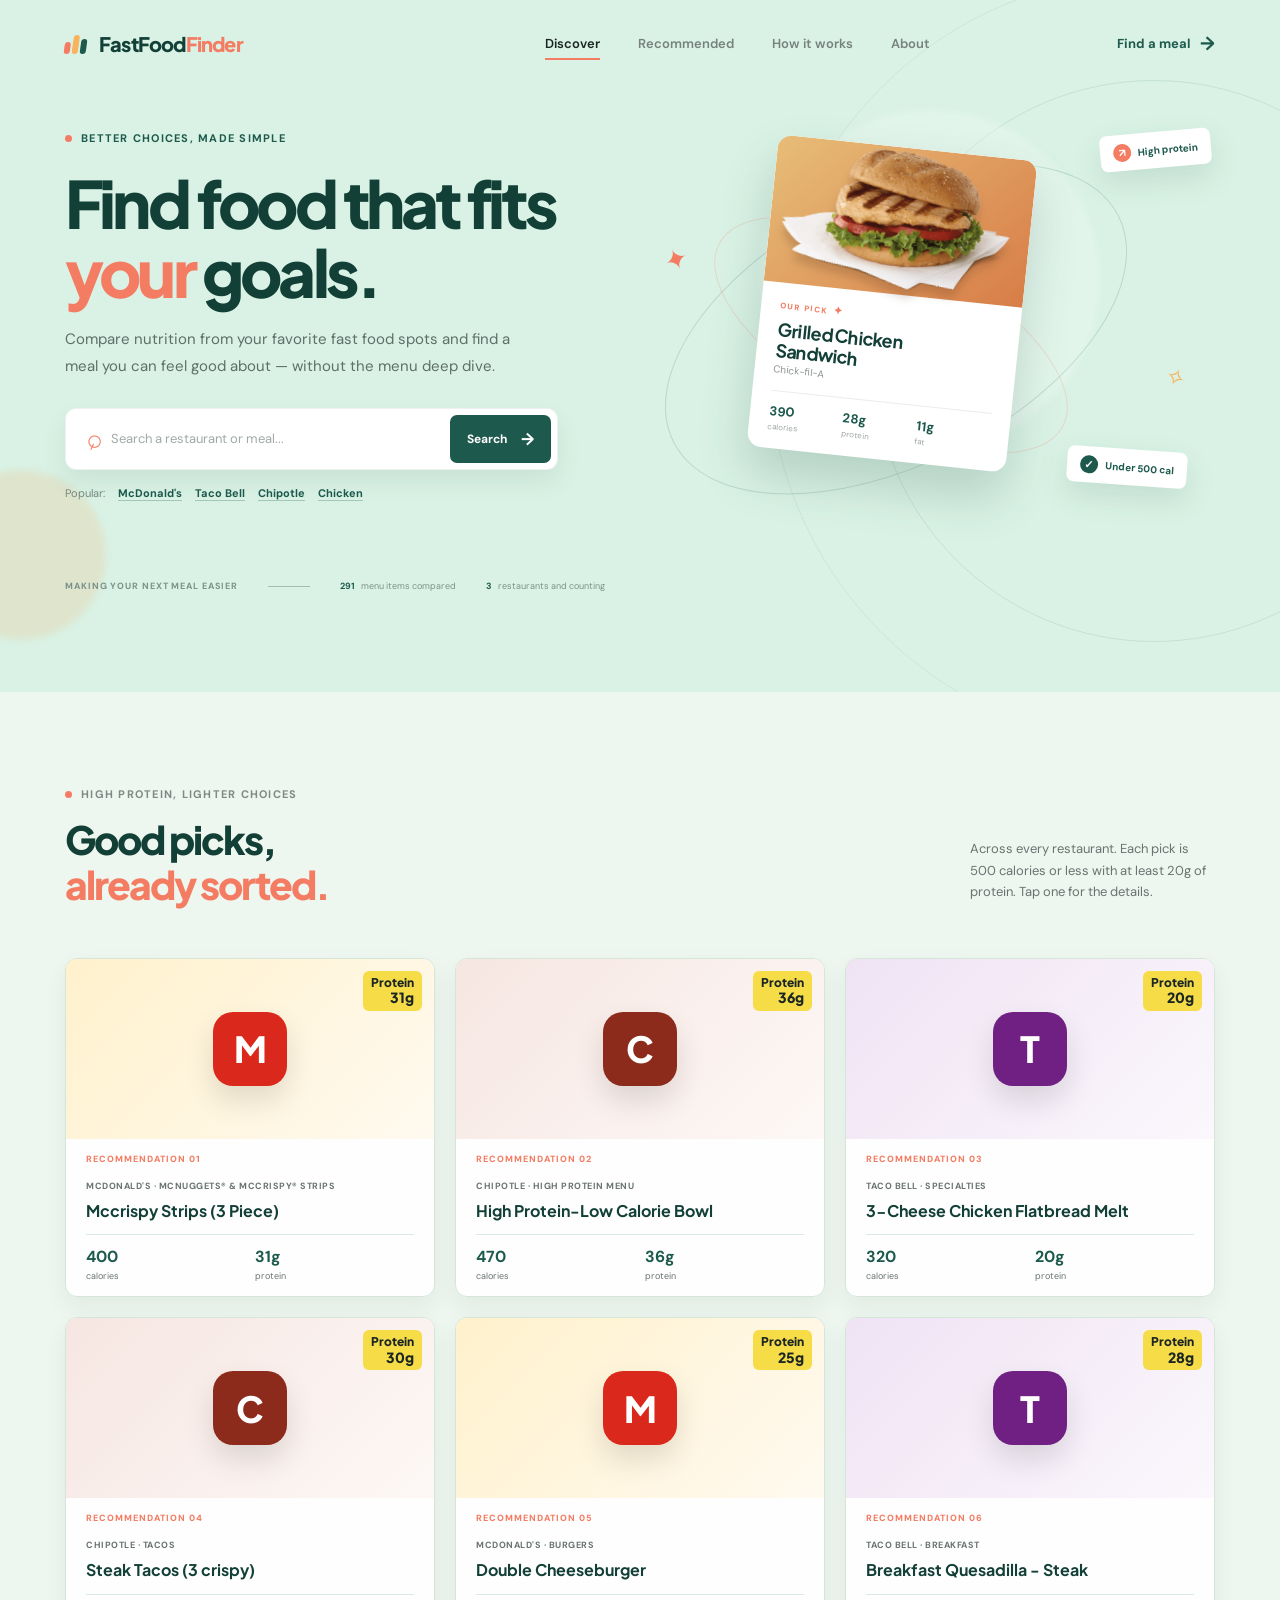
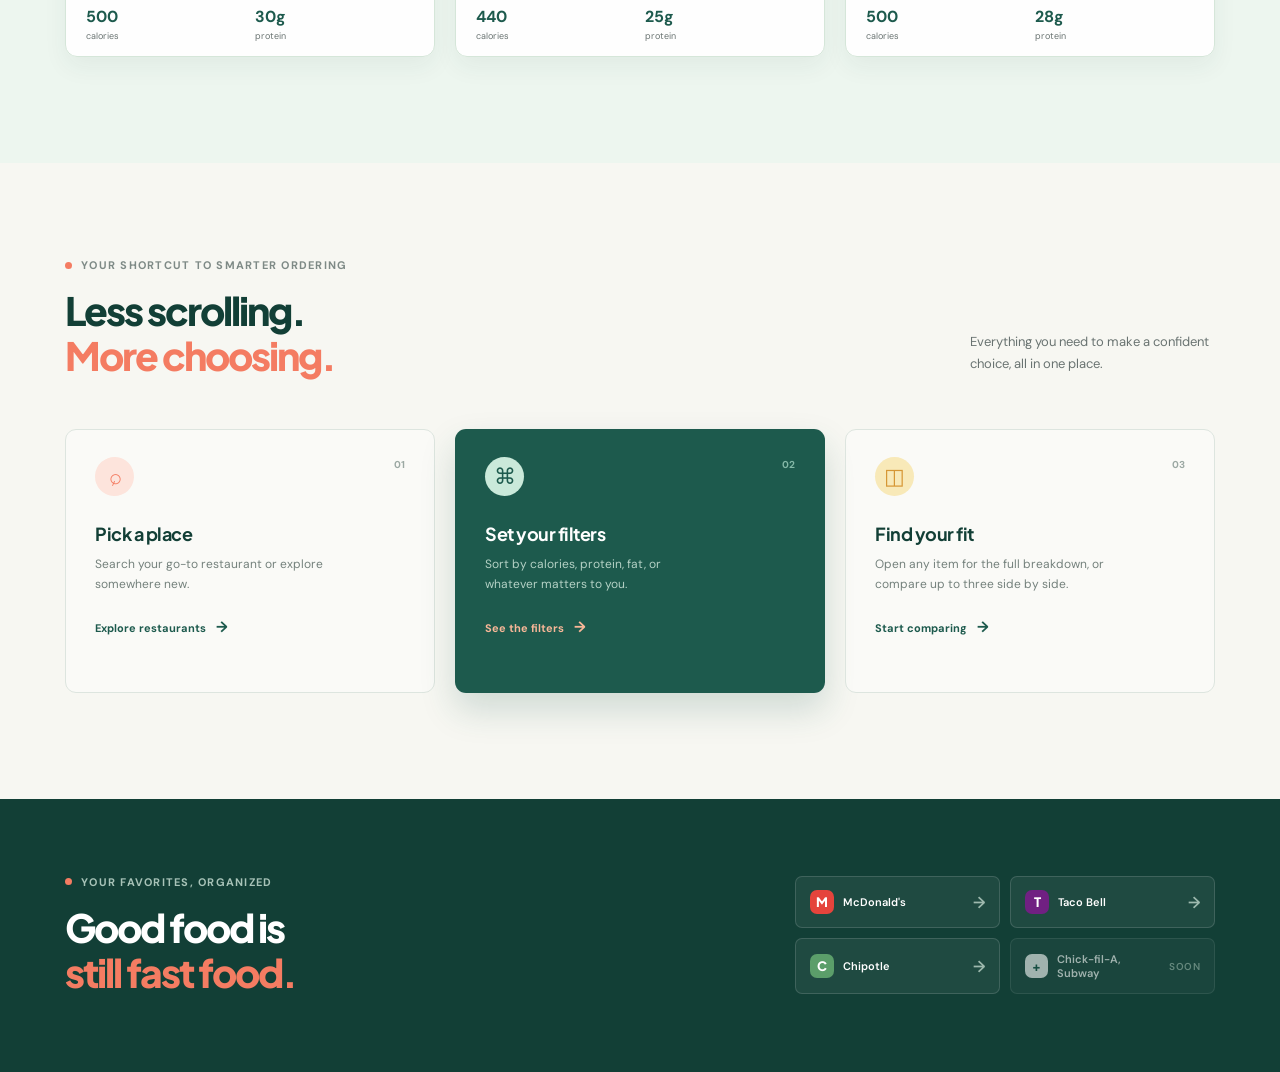
==== commit 5d0ac466: "Smooth out search, filtering and sorting - Add search suggestions and keep active filters in the URL" ====
--- a/index.html
+++ b/index.html
@@ -54,6 +54,7 @@
               <label class="sr-only" for="search-input">Search for a restaurant or meal</label>
               <input id="search-input" type="search" placeholder="Search a restaurant or meal..." autocomplete="off" />
               <button type="submit">Search <span aria-hidden="true">→</span></button>
+              <ul class="search-suggestions" id="search-suggestions" role="listbox" aria-label="Search suggestions" hidden></ul>
             </form>
             <div class="quick-picks">
               <span>Popular:</span>
@@ -136,7 +137,7 @@
             <form class="filter-panel" id="nutrition-filters" aria-label="Nutrition filters">
               <div class="filter-panel-head">
                 <strong>Filters</strong>
-                <button class="filter-reset" id="clear-filters" type="button">Reset</button>
+                <button class="filter-reset" id="clear-filters" type="button">Reset all</button>
               </div>
               <fieldset class="filter-group">
                 <legend>Quick goals</legend>
@@ -159,9 +160,10 @@
                 <label class="switch">
                   <input id="meals-only" type="checkbox" checked />
                   <span class="switch-track" aria-hidden="true"></span>
-                  <span>Meals only <small>Hides drinks, desserts and single add-ons</small></span>
+                  <span>Meals only <small>Hides drinks, desserts, sauces and add-ons</small></span>
                 </label>
               </fieldset>
+              <button class="filter-submit filter-apply-mobile" id="apply-filters-mobile" type="button">Show results</button>
             </form>
 
             <div class="results-main">
--- a/styles.css
+++ b/styles.css
@@ -196,29 +196,34 @@
 .active-chip:hover { background: #c6eadb; }
 .clear-all { padding: 6px 4px; border: 0; color: var(--muted); background: none; cursor: pointer; font-size: 12px; text-decoration: underline; }
 
-.results-grid { display: grid; grid-template-columns: repeat(auto-fill, minmax(250px, 1fr)); gap: 14px; }
+.results-grid { display: grid; grid-template-columns: repeat(auto-fill, minmax(250px, 1fr)); gap: 16px; }
 .result-card { display: flex; flex-direction: column; overflow: hidden; border: 1px solid var(--line); border-radius: 13px; background: white; box-shadow: 0 8px 20px rgba(35,75,63,.05); transition: transform .15s, box-shadow .15s, border-color .15s; }
 .result-card:hover { border-color: #b9d3c8; box-shadow: 0 14px 28px rgba(35,75,63,.1); transform: translateY(-2px); }
-.result-open { display: flex; flex: 1; flex-direction: column; gap: 8px; padding: 16px 17px 14px; border: 0; color: inherit; background: none; cursor: pointer; text-align: left; }
+.result-open { display: flex; flex: 1; flex-direction: column; gap: 8px; padding: 18px 18px 16px; border: 0; color: inherit; background: none; cursor: pointer; text-align: left; }
 .result-open:focus-visible { outline: 2px solid var(--green); outline-offset: -2px; border-radius: 13px; }
 .result-card-top { display: flex; flex-wrap: wrap; gap: 8px; align-items: center; justify-content: space-between; }
 .restaurant-badge { display: inline-flex; gap: 6px; align-items: center; color: var(--ink); font-size: 11px; font-weight: 700; }
-.result-category { color: var(--muted); font-size: 10px; font-weight: 700; letter-spacing: .4px; text-transform: uppercase; }
-.result-name { color: var(--green-dark); font: 700 15px/1.3 "Plus Jakarta Sans", sans-serif; }
-.result-serving { overflow: hidden; display: -webkit-box; -webkit-box-orient: vertical; -webkit-line-clamp: 2; color: var(--muted); font-size: 11px; line-height: 1.45; }
+.result-category { color: var(--muted); font-size: 11px; font-weight: 700; letter-spacing: .4px; text-transform: uppercase; }
+.result-name { color: var(--green-dark); font: 700 16px/1.3 "Plus Jakarta Sans", sans-serif; }
+.result-serving { overflow: hidden; display: -webkit-box; -webkit-box-orient: vertical; -webkit-line-clamp: 2; color: var(--muted); font-size: 12px; line-height: 1.45; }
 .result-tags { display: flex; flex-wrap: wrap; gap: 5px; min-height: 0; }
-.item-tag { padding: 3px 7px; border-radius: 5px; font-size: 10px; font-weight: 700; }
+.item-tag { padding: 3px 8px; border-radius: 999px; font-size: 11px; font-weight: 700; }
 .tag-protein-chip { color: #7a5a00; background: #fbecaa; }
 .tag-calorie-chip { color: var(--green-dark); background: var(--mint); }
 .tag-carb-chip { color: #8a3c27; background: #fde4dc; }
-.result-macros { display: grid; grid-template-columns: repeat(4, 1fr); gap: 6px; margin-top: auto; padding-top: 12px; border-top: 1px solid var(--line); }
-.result-macros > span { display: flex; flex-direction: column; gap: 2px; }
-.result-macros strong { color: var(--green); font-size: 15px; }
-.result-macros .macro-calories strong { color: var(--green-dark); }
-.result-macros small { color: var(--muted); font-size: 10px; }
-.result-footer { display: flex; align-items: center; justify-content: space-between; gap: 10px; padding: 10px 17px; border-top: 1px solid var(--line); background: #fafbf8; }
-.density { color: var(--muted); font-size: 11px; }
-.compare-toggle { padding: 6px 10px; border: 1px solid var(--line); border-radius: 7px; color: var(--green); background: white; cursor: pointer; font-size: 11px; font-weight: 700; }
+.result-nutrition { display: flex; flex-direction: column; margin-top: auto; padding-top: 14px; border-top: 1px solid var(--line); }
+.result-calories { display: flex; align-items: baseline; gap: 6px; }
+.result-calories strong { color: var(--green-dark); font: 800 28px/1 "Plus Jakarta Sans", sans-serif; }
+.result-calories small { color: var(--muted); font-size: 12px; font-weight: 600; }
+.mini-split { display: flex; height: 6px; margin: 11px 0 12px; overflow: hidden; border-radius: 999px; background: var(--line); }
+.result-macros { display: grid; grid-template-columns: repeat(3, 1fr); gap: 8px; }
+.result-macros > span { display: flex; flex-direction: column; gap: 3px; }
+.result-macros small { display: inline-flex; align-items: center; gap: 5px; color: var(--muted); font-size: 12px; }
+.result-macros small i { width: 8px; height: 8px; border-radius: 50%; }
+.result-macros strong { color: var(--ink); font-size: 16px; }
+.result-footer { display: flex; align-items: center; justify-content: space-between; gap: 10px; padding: 10px 18px; border-top: 1px solid var(--line); background: #fafbf8; }
+.density { color: var(--muted); font-size: 12px; }
+.compare-toggle { padding: 6px 10px; border: 1px solid var(--line); border-radius: 7px; color: var(--green); background: white; cursor: pointer; font-size: 12px; font-weight: 700; }
 .compare-toggle:hover { border-color: var(--green); }
 .compare-toggle.active { border-color: var(--green); color: white; background: var(--green); }
 .load-more { display: block; margin: 24px auto 0; padding: 12px 22px; border: 1px solid var(--green); border-radius: 9px; color: var(--green); background: white; cursor: pointer; font-size: 13px; font-weight: 700; }
@@ -358,3 +363,28 @@
   .item-dialog { padding: 22px 18px; }
   .dialog-actions .filter-submit, .dialog-actions .filter-clear { flex: 1; }
 }
+
+/* Search suggestions under the home search box */
+.search-box { position: relative; }
+/* While suggestions are open, let them hang below the hero and sit above everything else. */
+.hero:has(.search-suggestions:not([hidden])) { z-index: 4; overflow: visible; }
+.hero-grid:has(.search-suggestions:not([hidden])) { z-index: 6; }
+.search-suggestions { position: absolute; z-index: 20; top: calc(100% + 8px); left: 0; right: 0; max-height: 380px; margin: 0; padding: 6px; overflow-y: auto; list-style: none; border: 1px solid var(--line); border-radius: 11px; background: var(--white); box-shadow: 0 18px 40px rgba(35,75,63,.16); text-align: left; }
+.suggestion { display: flex; align-items: center; gap: 11px; padding: 10px 11px; border-radius: 8px; cursor: pointer; }
+.suggestion:hover, .suggestion[aria-selected="true"] { background: var(--mint); }
+.suggestion-text { display: flex; flex: 1; min-width: 0; flex-direction: column; gap: 2px; }
+.suggestion-text strong { overflow: hidden; color: var(--green-dark); font-size: 13px; font-weight: 700; text-overflow: ellipsis; white-space: nowrap; }
+.suggestion-text small { color: var(--muted); font-size: 11px; }
+.suggestion-macros { flex-shrink: 0; color: var(--muted); font-size: 11px; font-weight: 600; }
+.suggestion-icon { display: grid; place-items: center; width: 22px; height: 22px; color: var(--green); font-size: 16px; }
+.suggestion-all { border-top: 1px solid var(--line); border-radius: 0 0 8px 8px; }
+.suggestion-all strong { color: var(--green); }
+
+/* Phone-only "Show N items" button at the bottom of the filter panel */
+.filter-apply-mobile { display: none; }
+@media (max-width: 800px) {
+  .filter-panel.open .filter-apply-mobile { display: block; width: 100%; }
+}
+@media (max-width: 460px) {
+  .suggestion-macros { display: none; }
+}
